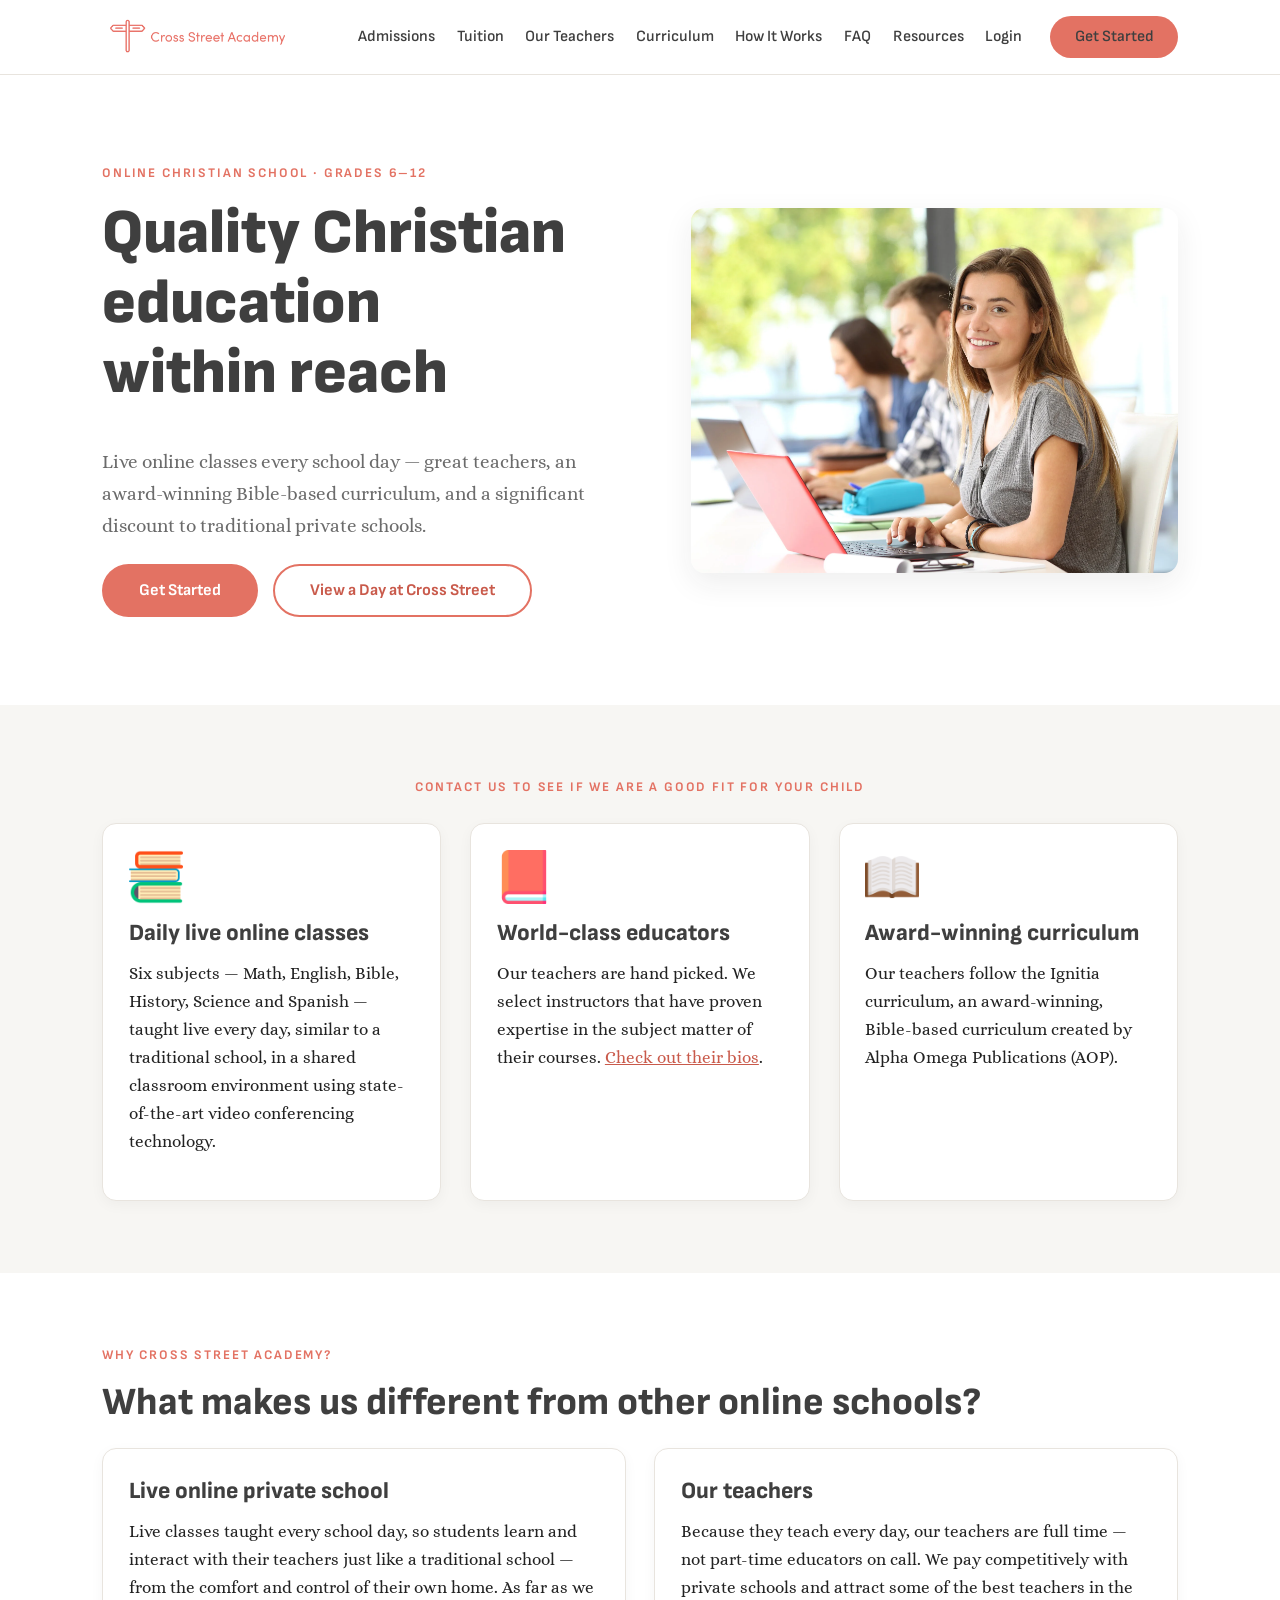
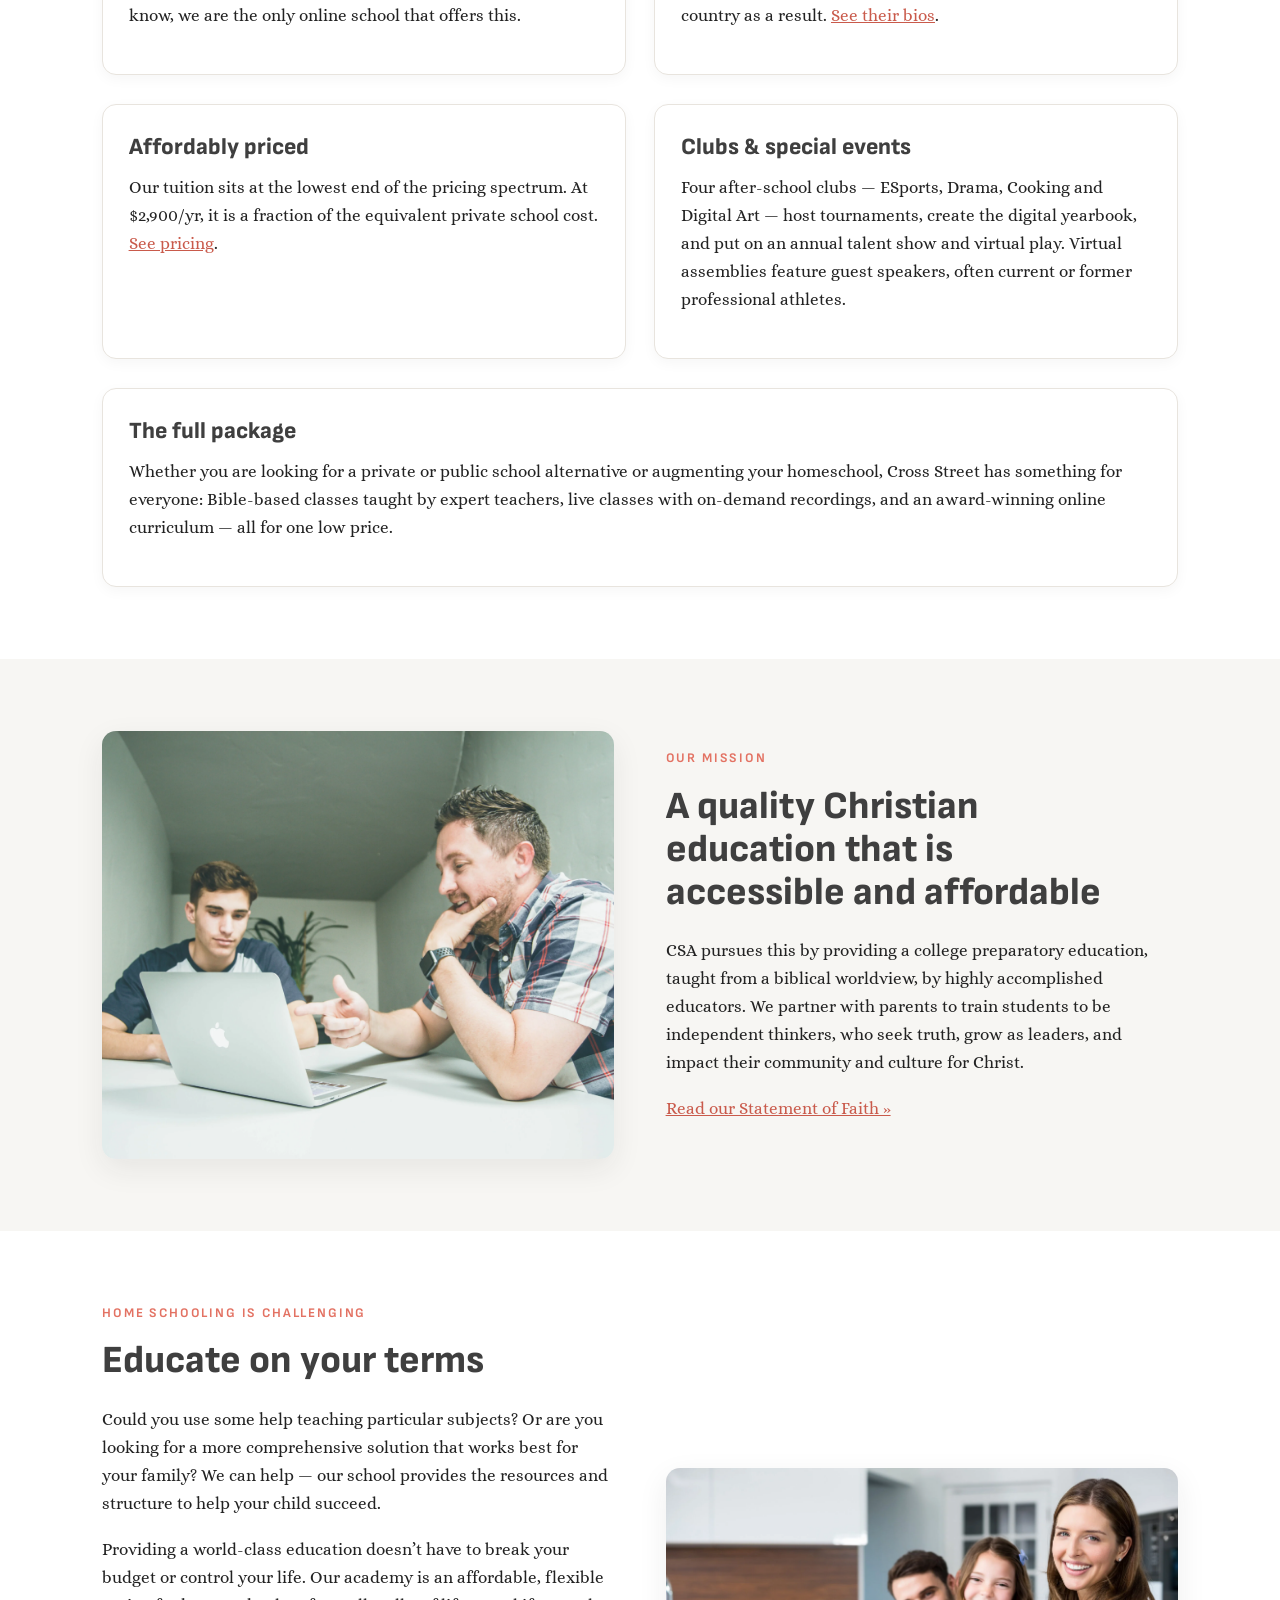
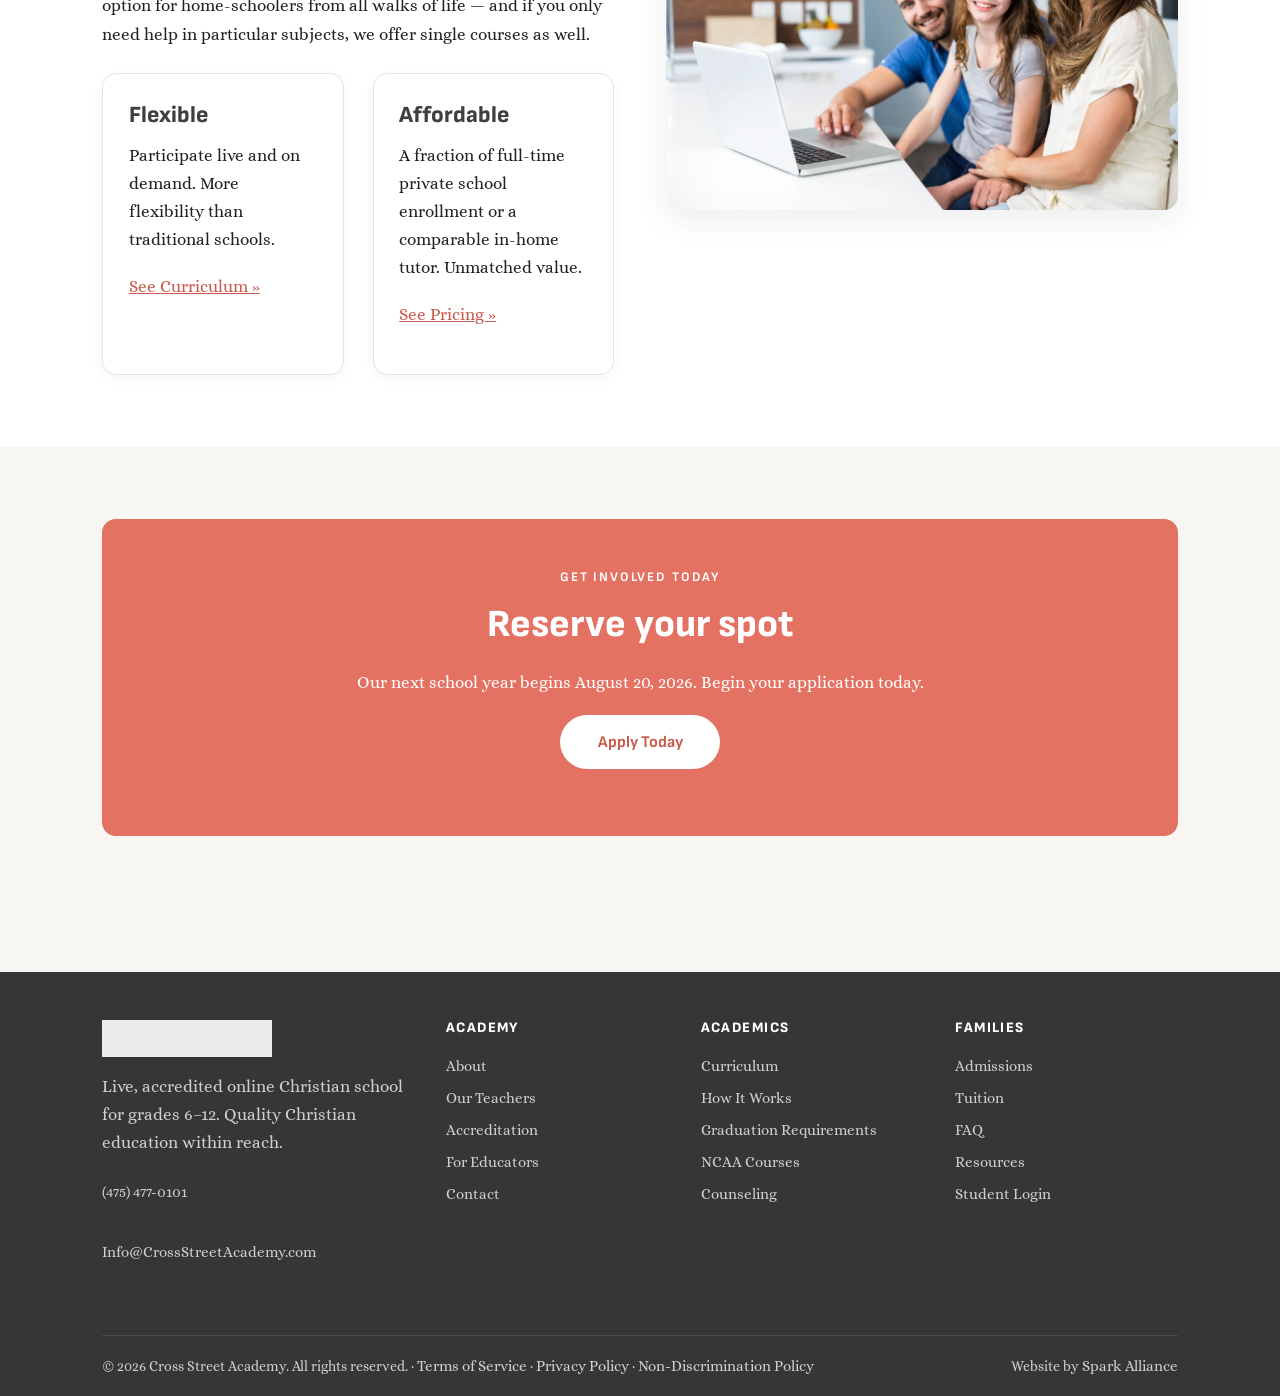
==== index.html @ e570b338 "Cross Street Academy rebuild demo — initial site Co-Authored-By: Claude Fable 5 <noreply@anthropic.c" ====
<!DOCTYPE html>
<html lang="en">
<head>
<meta charset="utf-8">
<meta name="viewport" content="width=device-width, initial-scale=1">
<title>Online Christian School Grades 6–12 | Cross Street Academy</title>
<meta name="description" content="A live, accredited online Christian school for grades 6–12. Flexible schedules, caring teachers, strong academics from a biblical worldview. Enroll today!">
<link rel="canonical" href="https://www.crossstreetacademy.com/">
<meta property="og:type" content="website">
<meta property="og:site_name" content="Cross Street Academy">
<meta property="og:title" content="Online Christian School Grades 6–12 | Cross Street Academy">
<meta property="og:description" content="A live, accredited online Christian school for grades 6–12. Flexible schedules, caring teachers, strong academics from a biblical worldview. Enroll today!">
<meta property="og:url" content="https://www.crossstreetacademy.com/">
<meta property="og:image" content="https://www.crossstreetacademy.com/assets/img/logo-horz-red.webp">
<meta name="twitter:card" content="summary_large_image">
<link rel="preconnect" href="https://fonts.googleapis.com">
<link rel="preconnect" href="https://fonts.gstatic.com" crossorigin>
<link href="https://fonts.googleapis.com/css2?family=Alice&family=Sofia+Sans:wght@600;700;800;900&display=swap" rel="stylesheet">
<link rel="stylesheet" href="assets/css/style.css">
<script type="application/ld+json">{"@context": "https://schema.org", "@type": "School", "name": "Cross Street Academy", "url": "https://www.crossstreetacademy.com", "logo": "https://www.crossstreetacademy.com/assets/img/logo-horz-red.webp", "telephone": "+1-475-477-0101", "email": "Info@CrossStreetAcademy.com", "description": "Live, accredited online Christian school for grades 6-12.", "sameAs": ["https://www.facebook.com/CrossStreetDaily"], "address": {"@type": "PostalAddress", "addressRegion": "CT", "addressCountry": "US"}}</script>
<script type="application/ld+json">{"@context": "https://schema.org", "@type": "WebSite", "name": "Cross Street Academy", "url": "https://www.crossstreetacademy.com"}</script>
</head>
<body>
<a class="skip" href="#main">Skip to content</a>
<header class="site-header">
 <div class="wrap bar">
  <a class="brand" href="index.html" aria-label="Cross Street Academy home"><img src="assets/img/logo-horz-red.webp" alt="Cross Street Academy" width="190" height="47"></a>
  <button class="nav-toggle" aria-label="Menu" aria-expanded="false" onclick="document.body.classList.toggle('nav-open');document.querySelector('.nav').classList.toggle('open');this.setAttribute('aria-expanded',document.querySelector('.nav').classList.contains('open'))"><span></span></button>
  <nav class="nav" aria-label="Main">
   <a href="admissions.html">Admissions</a><a href="tuition.html">Tuition</a><a href="teachers.html">Our Teachers</a><a href="curriculum.html">Curriculum</a><a href="how-it-works.html">How It Works</a><a href="faq.html">FAQ</a><a href="resources.html">Resources</a>
   <a href="https://crossstreet.ignitiaschools.com" rel="noopener">Login</a>
   <a class="btn btn-primary btn-sm" href="contact.html">Get Started</a>
  </nav>
 </div>
</header>
<main id="main">

<section class="hero">
 <div class="wrap">
  <div>
   <p class="eyebrow">Online Christian School &middot; Grades 6&ndash;12</p>
   <h1>Quality Christian education within reach</h1>
   <p class="lead">Live online classes every school day &mdash; great teachers, an award-winning Bible-based curriculum, and a significant discount to traditional private schools.</p>
   <div class="actions">
    <a class="btn btn-primary" href="contact.html">Get Started</a>
    <a class="btn btn-ghost" href="how-it-works.html">View a Day at Cross Street</a>
   </div>
  </div>
  <img src="assets/img/home-hero.webp" alt="Student attending a live online class at Cross Street Academy" fetchpriority="high">
 </div>
</section>

<section class="section">
 <div class="wrap">
  <p class="eyebrow center">Contact us to see if we are a good fit for your child</p>
  <div class="grid c3 mt-3">
   <div class="card"><img class="icon" src="assets/img/icon-books.webp" alt=""><h3>Daily live online classes</h3><p>Six subjects &mdash; Math, English, Bible, History, Science and Spanish &mdash; taught live every day, similar to a traditional school, in a shared classroom environment using state-of-the-art video conferencing technology.</p></div>
   <div class="card"><img class="icon" src="assets/img/icon-hardcover.webp" alt=""><h3>World-class educators</h3><p>Our teachers are hand picked. We select instructors that have proven expertise in the subject matter of their courses. <a href="teachers.html">Check out their bios</a>.</p></div>
   <div class="card"><img class="icon" src="assets/img/icon-book.webp" alt=""><h3>Award-winning curriculum</h3><p>Our teachers follow the Ignitia curriculum, an award-winning, Bible-based curriculum created by Alpha Omega Publications (AOP).</p></div>
  </div>
 </div>
</section>

<section class="section alt">
 <div class="wrap">
  <p class="eyebrow">Why Cross Street Academy?</p>
  <h2>What makes us different from other online schools?</h2>
  <div class="grid c2 mt-3">
   <div class="card"><h3>Live online private school</h3><p>Live classes taught every school day, so students learn and interact with their teachers just like a traditional school &mdash; from the comfort and control of their own home. As far as we know, we are the only online school that offers this.</p></div>
   <div class="card"><h3>Our teachers</h3><p>Because they teach every day, our teachers are full time &mdash; not part-time educators on call. We pay competitively with private schools and attract some of the best teachers in the country as a result. <a href="teachers.html">See their bios</a>.</p></div>
   <div class="card"><h3>Affordably priced</h3><p>Our tuition sits at the lowest end of the pricing spectrum. At $2,900/yr, it is a fraction of the equivalent private school cost. <a href="tuition.html">See pricing</a>.</p></div>
   <div class="card"><h3>Clubs &amp; special events</h3><p>Four after-school clubs &mdash; ESports, Drama, Cooking and Digital Art &mdash; host tournaments, create the digital yearbook, and put on an annual talent show and virtual play. Virtual assemblies feature guest speakers, often current or former professional athletes.</p></div>
   <div class="card" style="grid-column:1/-1"><h3>The full package</h3><p>Whether you are looking for a private or public school alternative or augmenting your homeschool, Cross Street has something for everyone: Bible-based classes taught by expert teachers, live classes with on-demand recordings, and an award-winning online curriculum &mdash; all for one low price.</p></div>
  </div>
 </div>
</section>

<section class="section">
 <div class="wrap split">
  <img src="assets/img/home-mission.webp" alt="Open Bible and study materials" loading="lazy">
  <div>
   <p class="eyebrow">Our Mission</p>
   <h2>A quality Christian education that is accessible and affordable</h2>
   <p>CSA pursues this by providing a college preparatory education, taught from a biblical worldview, by highly accomplished educators. We partner with parents to train students to be independent thinkers, who seek truth, grow as leaders, and impact their community and culture for Christ.</p>
   <p><a href="faq.html#statement-of-faith">Read our Statement of Faith &raquo;</a></p>
  </div>
 </div>
</section>

<section class="section alt">
 <div class="wrap split">
  <div>
   <p class="eyebrow">Home schooling is challenging</p>
   <h2>Educate on your terms</h2>
   <p>Could you use some help teaching particular subjects? Or are you looking for a more comprehensive solution that works best for your family? We can help &mdash; our school provides the resources and structure to help your child succeed.</p>
   <p>Providing a world-class education doesn&rsquo;t have to break your budget or control your life. Our academy is an affordable, flexible option for home-schoolers from all walks of life &mdash; and if you only need help in particular subjects, we offer single courses as well.</p>
   <div class="grid c2 mt-3">
    <div class="card"><h3>Flexible</h3><p>Participate live and on demand. More flexibility than traditional schools.</p><p><a href="curriculum.html">See Curriculum &raquo;</a></p></div>
    <div class="card"><h3>Affordable</h3><p>A fraction of full-time private school enrollment or a comparable in-home tutor. Unmatched value.</p><p><a href="tuition.html">See Pricing &raquo;</a></p></div>
   </div>
  </div>
  <img src="assets/img/home-getinvolved.webp" alt="Parent and student learning together at home" loading="lazy">
 </div>
</section>
<section class="section"><div class="wrap"><div class="callout"><p class="eyebrow" style="color:#fff">Get involved today</p><h2>Reserve your spot</h2><p>Our next school year begins August 20, 2026. Begin your application today.</p><p class="mt-2"><a class="btn" href="admissions.html">Apply Today</a></p></div></div></section></main>
<footer class="site-footer">
 <div class="wrap">
  <div class="cols">
   <div class="brandcol">
    <img src="assets/img/logo-horz-red.webp" alt="Cross Street Academy">
    <p>Live, accredited online Christian school for grades 6&ndash;12. Quality Christian education within reach.</p>
    <p><a href="tel:+14754770101">(475) 477-0101</a><br><a href="mailto:Info@CrossStreetAcademy.com">Info@CrossStreetAcademy.com</a></p>
   </div>
   <div><h4>Academy</h4><a href="about.html">About</a><a href="teachers.html">Our Teachers</a><a href="accreditation.html">Accreditation</a><a href="educators.html">For Educators</a><a href="contact.html">Contact</a></div><div><h4>Academics</h4><a href="curriculum.html">Curriculum</a><a href="how-it-works.html">How It Works</a><a href="graduation-requirements.html">Graduation Requirements</a><a href="ncaa.html">NCAA Courses</a><a href="counseling.html">Counseling</a></div><div><h4>Families</h4><a href="admissions.html">Admissions</a><a href="tuition.html">Tuition</a><a href="faq.html">FAQ</a><a href="resources.html">Resources</a><a href="https://crossstreet.ignitiaschools.com">Student Login</a></div>
  </div>
  <div class="fine">
   <span>&copy; 2026 Cross Street Academy. All rights reserved. &middot; <a href="https://www.crossstreetacademy.com/terms-of-service">Terms of Service</a> &middot; <a href="https://www.crossstreetacademy.com/privacy-policy">Privacy Policy</a> &middot; <a href="admissions.html#nondiscrimination">Non-Discrimination Policy</a></span>
   <span>Website by <a href="https://sparkallianceinc.com" rel="noopener">Spark Alliance</a></span>
  </div>
 </div>
</footer>
</body>
</html>
---- assets/css/style.css ----
/* Cross Street Academy — rebuild by Spark Alliance
   Modular design system: tokens → primitives → components → sections */

/* ---------- tokens ---------- */
:root{
  --coral:#E37263;
  --coral-dark:#C95A4B;
  --coral-tint:#FBEFED;
  --ink:#222222;
  --head:#3F3F3F;
  --muted:#6B6B6B;
  --bg:#F7F6F3;
  --paper:#FFFFFF;
  --footer:#363636;
  --line:#E8E4DE;
  --ff-display:"Sofia Sans","sofia-pro",-apple-system,"Segoe UI",sans-serif;
  --ff-body:"Alice",Georgia,serif;
  --radius:14px;
  --shadow:0 10px 30px rgba(34,34,34,.08);
  --wrap:1140px;
  --sp-1:.5rem;--sp-2:1rem;--sp-3:1.5rem;--sp-4:2.5rem;--sp-5:4rem;--sp-6:6rem;
}

/* ---------- reset/primitives ---------- */
*,*::before,*::after{box-sizing:border-box}
html{scroll-behavior:smooth}
body{margin:0;font-family:var(--ff-body);font-size:1.0625rem;line-height:1.65;color:var(--ink);background:var(--bg);-webkit-font-smoothing:antialiased}
img{max-width:100%;height:auto;display:block}
h1,h2,h3,h4{font-family:var(--ff-display);color:var(--head);line-height:1.12;margin:0 0 .6em;font-weight:800;text-wrap:balance}
h1{font-size:clamp(2.3rem,5.5vw,3.9rem);font-weight:900}
h2{font-size:clamp(1.7rem,3.4vw,2.4rem)}
h3{font-size:clamp(1.2rem,2.2vw,1.45rem)}
p{margin:0 0 1.1em}
a{color:var(--coral-dark)}
a:hover{color:var(--coral)}
ul{padding-left:1.2em}
.wrap{max-width:var(--wrap);margin-inline:auto;padding-inline:clamp(1rem,4vw,2rem)}
.eyebrow{font-family:var(--ff-display);font-weight:700;font-size:.82rem;letter-spacing:.14em;text-transform:uppercase;color:var(--coral);margin:0 0 .9rem}
.lead{font-size:1.2rem;color:var(--muted)}
.center{text-align:center}

/* ---------- buttons ---------- */
.btn{display:inline-block;font-family:var(--ff-display);font-weight:700;font-size:1.02rem;line-height:1;padding:1.05rem 2.2rem;border-radius:999px;text-decoration:none;transition:.18s transform,.18s background,.18s box-shadow;border:2px solid transparent}
.btn:active{transform:translateY(1px)}
.btn-primary{background:var(--coral);color:#fff}
.btn-primary:hover{background:var(--coral-dark);color:#fff;box-shadow:0 8px 20px rgba(227,114,99,.35)}
.btn-ghost{border-color:var(--coral);color:var(--coral-dark);background:transparent}
.btn-ghost:hover{background:var(--coral-tint)}
.btn-sm{padding:.7rem 1.4rem;font-size:.92rem}

/* ---------- header ---------- */
.site-header{position:sticky;top:0;z-index:50;background:rgba(255,255,255,.94);backdrop-filter:blur(10px);border-bottom:1px solid var(--line)}
.site-header .bar{display:flex;align-items:center;gap:1.4rem;min-height:74px}
.brand img{width:190px;height:auto}
.nav{margin-left:auto;display:flex;align-items:center;gap:1.35rem}
.nav a{font-family:var(--ff-display);font-weight:600;font-size:.98rem;color:var(--head);text-decoration:none}
.nav a:hover,.nav a[aria-current="page"]{color:var(--coral)}
.nav .btn{margin-left:.4rem}
.nav-toggle{display:none;margin-left:auto;background:none;border:0;width:44px;height:44px;cursor:pointer}
.nav-toggle span,.nav-toggle span::before,.nav-toggle span::after{display:block;content:"";width:24px;height:2px;background:var(--head);position:relative;margin-inline:auto;transition:.2s}
.nav-toggle span::before{position:absolute;top:-7px}
.nav-toggle span::after{position:absolute;top:7px}
@media (max-width:920px){
  .nav-toggle{display:block}
  .nav{position:fixed;inset:74px 0 auto 0;background:#fff;flex-direction:column;align-items:stretch;padding:1rem 1.4rem 1.6rem;gap:0;border-bottom:1px solid var(--line);box-shadow:var(--shadow);transform:translateY(-130%);transition:.25s;opacity:0}
  .nav.open{transform:none;opacity:1}
  .nav a{padding:.8rem 0;border-bottom:1px solid var(--line)}
  .nav .btn{margin:.9rem 0 0;text-align:center;border:0}
  body.nav-open .nav-toggle span{background:transparent}
  body.nav-open .nav-toggle span::before{top:0;transform:rotate(45deg)}
  body.nav-open .nav-toggle span::after{top:0;transform:rotate(-45deg)}
}

/* ---------- hero ---------- */
.hero{background:var(--paper)}
.hero .wrap{display:grid;grid-template-columns:1.05fr .95fr;gap:clamp(1.5rem,4vw,4rem);align-items:center;padding-block:clamp(2.5rem,7vw,5.5rem)}
.hero img{border-radius:var(--radius);box-shadow:var(--shadow);aspect-ratio:4/3;object-fit:cover;width:100%}
.hero .actions{display:flex;gap:.9rem;flex-wrap:wrap;margin-top:1.4rem}
.page-hero{background:linear-gradient(180deg,var(--paper),var(--bg));padding-block:clamp(2.2rem,6vw,4rem) clamp(1.4rem,3vw,2rem)}
.page-hero .lead{max-width:52ch}
@media (max-width:820px){.hero .wrap{grid-template-columns:1fr}}

/* ---------- sections/cards ---------- */
.section{padding-block:clamp(2.5rem,6vw,4.5rem)}
.section.alt{background:var(--paper)}
.grid{display:grid;gap:clamp(1rem,2.5vw,1.8rem)}
.grid.c2{grid-template-columns:repeat(2,1fr)}
.grid.c3{grid-template-columns:repeat(3,1fr)}
.grid.c4{grid-template-columns:repeat(4,1fr)}
@media (max-width:980px){.grid.c4{grid-template-columns:repeat(2,1fr)}.grid.c3{grid-template-columns:repeat(2,1fr)}}
@media (max-width:640px){.grid.c2,.grid.c3,.grid.c4{grid-template-columns:1fr}}
.card{background:var(--paper);border:1px solid var(--line);border-radius:var(--radius);padding:1.6rem;box-shadow:0 4px 14px rgba(34,34,34,.04)}
.card h3{margin-top:.2rem}
.card .icon{width:54px;height:54px;margin-bottom:1rem}
.split{display:grid;grid-template-columns:1fr 1fr;gap:clamp(1.5rem,4vw,3.5rem);align-items:center}
.split img{border-radius:var(--radius);box-shadow:var(--shadow)}
@media (max-width:820px){.split{grid-template-columns:1fr}}

/* ---------- teachers ---------- */
.teacher{background:var(--paper);border:1px solid var(--line);border-radius:var(--radius);overflow:hidden}
.teacher img{aspect-ratio:1/1;object-fit:cover;width:100%}
.teacher .body{padding:1.3rem 1.4rem 1.5rem}
.teacher .role{font-family:var(--ff-display);font-weight:700;font-size:.8rem;letter-spacing:.12em;text-transform:uppercase;color:var(--coral);margin:0 0 .4rem}
.teacher p{font-size:.95rem;margin:0}
.teacher h3{margin-bottom:.1rem;font-size:1.18rem}

/* ---------- pricing ---------- */
.price-card{text-align:center;padding:2.2rem 1.8rem}
.price-card .amount{font-family:var(--ff-display);font-weight:900;font-size:2.6rem;color:var(--head);line-height:1;margin:.4rem 0}
.price-card .per{color:var(--muted);font-size:.95rem}
.price-card.featured{border:2px solid var(--coral);position:relative}
.price-card.featured::before{content:"Most popular";position:absolute;top:-.85rem;left:50%;transform:translateX(-50%);background:var(--coral);color:#fff;font-family:var(--ff-display);font-weight:700;font-size:.75rem;letter-spacing:.08em;text-transform:uppercase;padding:.3rem .9rem;border-radius:999px}

/* ---------- steps ---------- */
.step{display:grid;grid-template-columns:64px 1fr;gap:1.2rem;align-items:start;background:var(--paper);border:1px solid var(--line);border-radius:var(--radius);padding:1.5rem}
.step .num{width:52px;height:52px;border-radius:50%;background:var(--coral-tint);color:var(--coral-dark);font-family:var(--ff-display);font-weight:900;font-size:1.35rem;display:grid;place-items:center}
.step h3{margin-bottom:.35rem}
.step p{margin:0}
.steps{display:grid;gap:1rem}

/* ---------- faq ---------- */
.faq-item{background:var(--paper);border:1px solid var(--line);border-radius:var(--radius);margin-bottom:.8rem;overflow:hidden}
.faq-item summary{cursor:pointer;list-style:none;display:flex;justify-content:space-between;gap:1rem;align-items:center;padding:1.15rem 1.4rem;font-family:var(--ff-display);font-weight:700;font-size:1.05rem;color:var(--head)}
.faq-item summary::-webkit-details-marker{display:none}
.faq-item summary::after{content:"+";font-size:1.5rem;color:var(--coral);flex:none;transition:.2s}
.faq-item[open] summary::after{transform:rotate(45deg)}
.faq-item .a{padding:0 1.4rem 1.3rem;color:var(--ink)}

/* ---------- tables ---------- */
.table-scroll{overflow-x:auto}
table.data{width:100%;border-collapse:collapse;background:var(--paper);border:1px solid var(--line);border-radius:var(--radius);overflow:hidden;font-size:.98rem}
table.data th{background:var(--coral);color:#fff;font-family:var(--ff-display);font-weight:700;text-align:left;padding:.85rem 1.1rem}
table.data td{padding:.8rem 1.1rem;border-top:1px solid var(--line)}
table.data tr:nth-child(even) td{background:#FAF8F5}

/* ---------- resource list ---------- */
.res{display:flex;align-items:center;gap:1rem;background:var(--paper);border:1px solid var(--line);border-radius:var(--radius);padding:1rem 1.3rem;text-decoration:none;color:var(--head);font-family:var(--ff-display);font-weight:600;transition:.15s}
.res:hover{border-color:var(--coral);color:var(--coral-dark);transform:translateY(-2px)}
.res .tag{margin-left:auto;flex:none;font-size:.72rem;font-weight:700;letter-spacing:.08em;text-transform:uppercase;background:var(--coral-tint);color:var(--coral-dark);padding:.3rem .7rem;border-radius:999px}
.res-list{display:grid;gap:.7rem}

/* ---------- callout / banner ---------- */
.callout{background:var(--coral);color:#fff;border-radius:var(--radius);padding:clamp(1.8rem,4vw,3rem);text-align:center}
.callout h2{color:#fff}
.callout .btn{background:#fff;color:var(--coral-dark)}
.callout .btn:hover{background:var(--coral-tint)}
.notice{background:var(--coral-tint);border:1px solid var(--coral);border-radius:var(--radius);padding:1.1rem 1.4rem;font-size:.98rem}

/* ---------- quote ---------- */
.quote{border-left:4px solid var(--coral);padding:.4rem 0 .4rem 1.4rem;margin:0 0 1.2rem;font-size:1.25rem;font-style:italic;color:var(--head)}

/* ---------- footer ---------- */
.site-footer{background:var(--footer);color:#CFCFCF;margin-top:var(--sp-5)}
.site-footer .cols{display:grid;grid-template-columns:1.4fr 1fr 1fr 1fr;gap:2rem;padding-block:3rem}
.site-footer h4{color:#fff;font-size:.9rem;letter-spacing:.1em;text-transform:uppercase;margin-bottom:.9rem}
.site-footer a{color:#CFCFCF;text-decoration:none;display:block;padding:.22rem 0;font-size:.95rem}
.site-footer a:hover{color:#fff}
.site-footer .brandcol img{width:170px;filter:brightness(0) invert(1);opacity:.9;margin-bottom:1rem}
.site-footer .fine{border-top:1px solid #4a4a4a;padding-block:1.1rem;display:flex;flex-wrap:wrap;gap:.6rem 1.5rem;justify-content:space-between;font-size:.85rem}
.site-footer .fine a{display:inline;padding:0}
@media (max-width:880px){.site-footer .cols{grid-template-columns:1fr 1fr}}
@media (max-width:520px){.site-footer .cols{grid-template-columns:1fr}}

/* ---------- utility ---------- */
.mt-2{margin-top:1rem}.mt-3{margin-top:1.5rem}.mt-4{margin-top:2.5rem}
.skip{position:absolute;left:-999px;top:0;background:#fff;padding:.6rem 1rem;z-index:99}
.skip:focus{left:.5rem;top:.5rem}
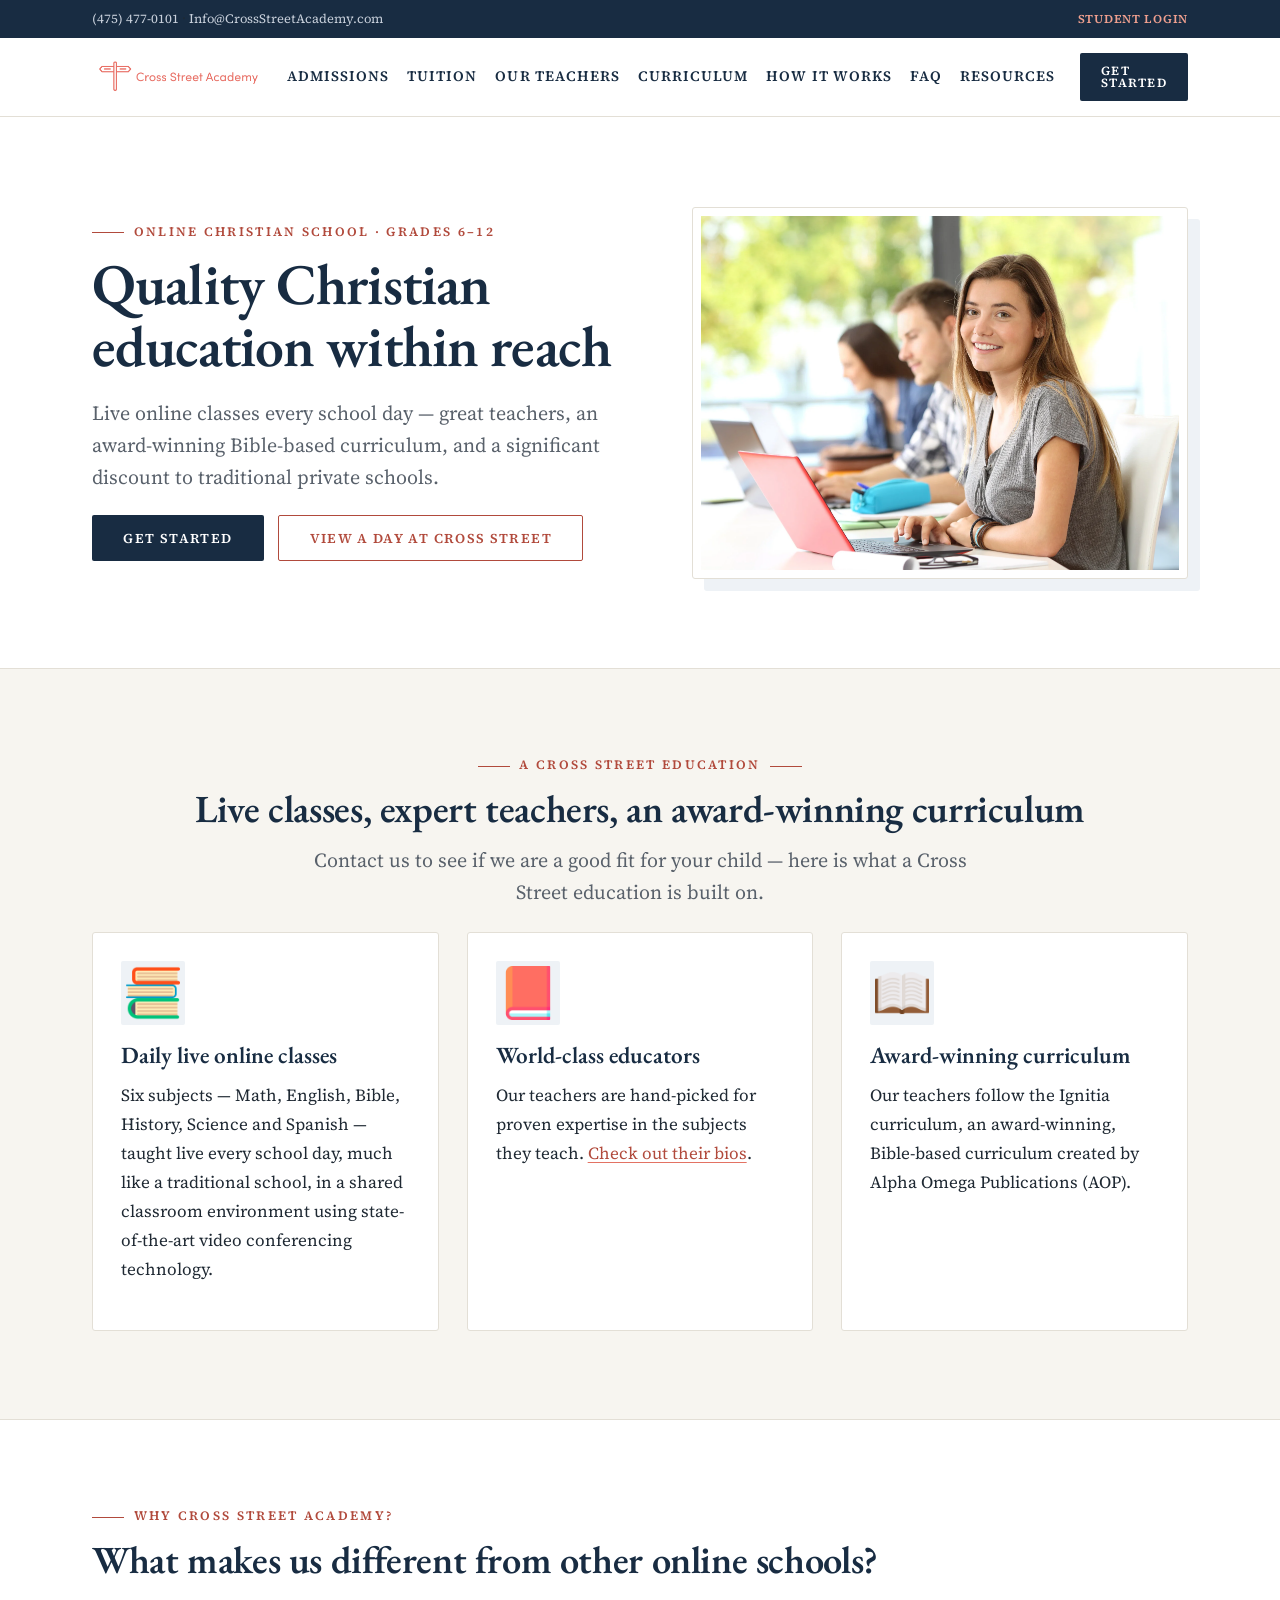
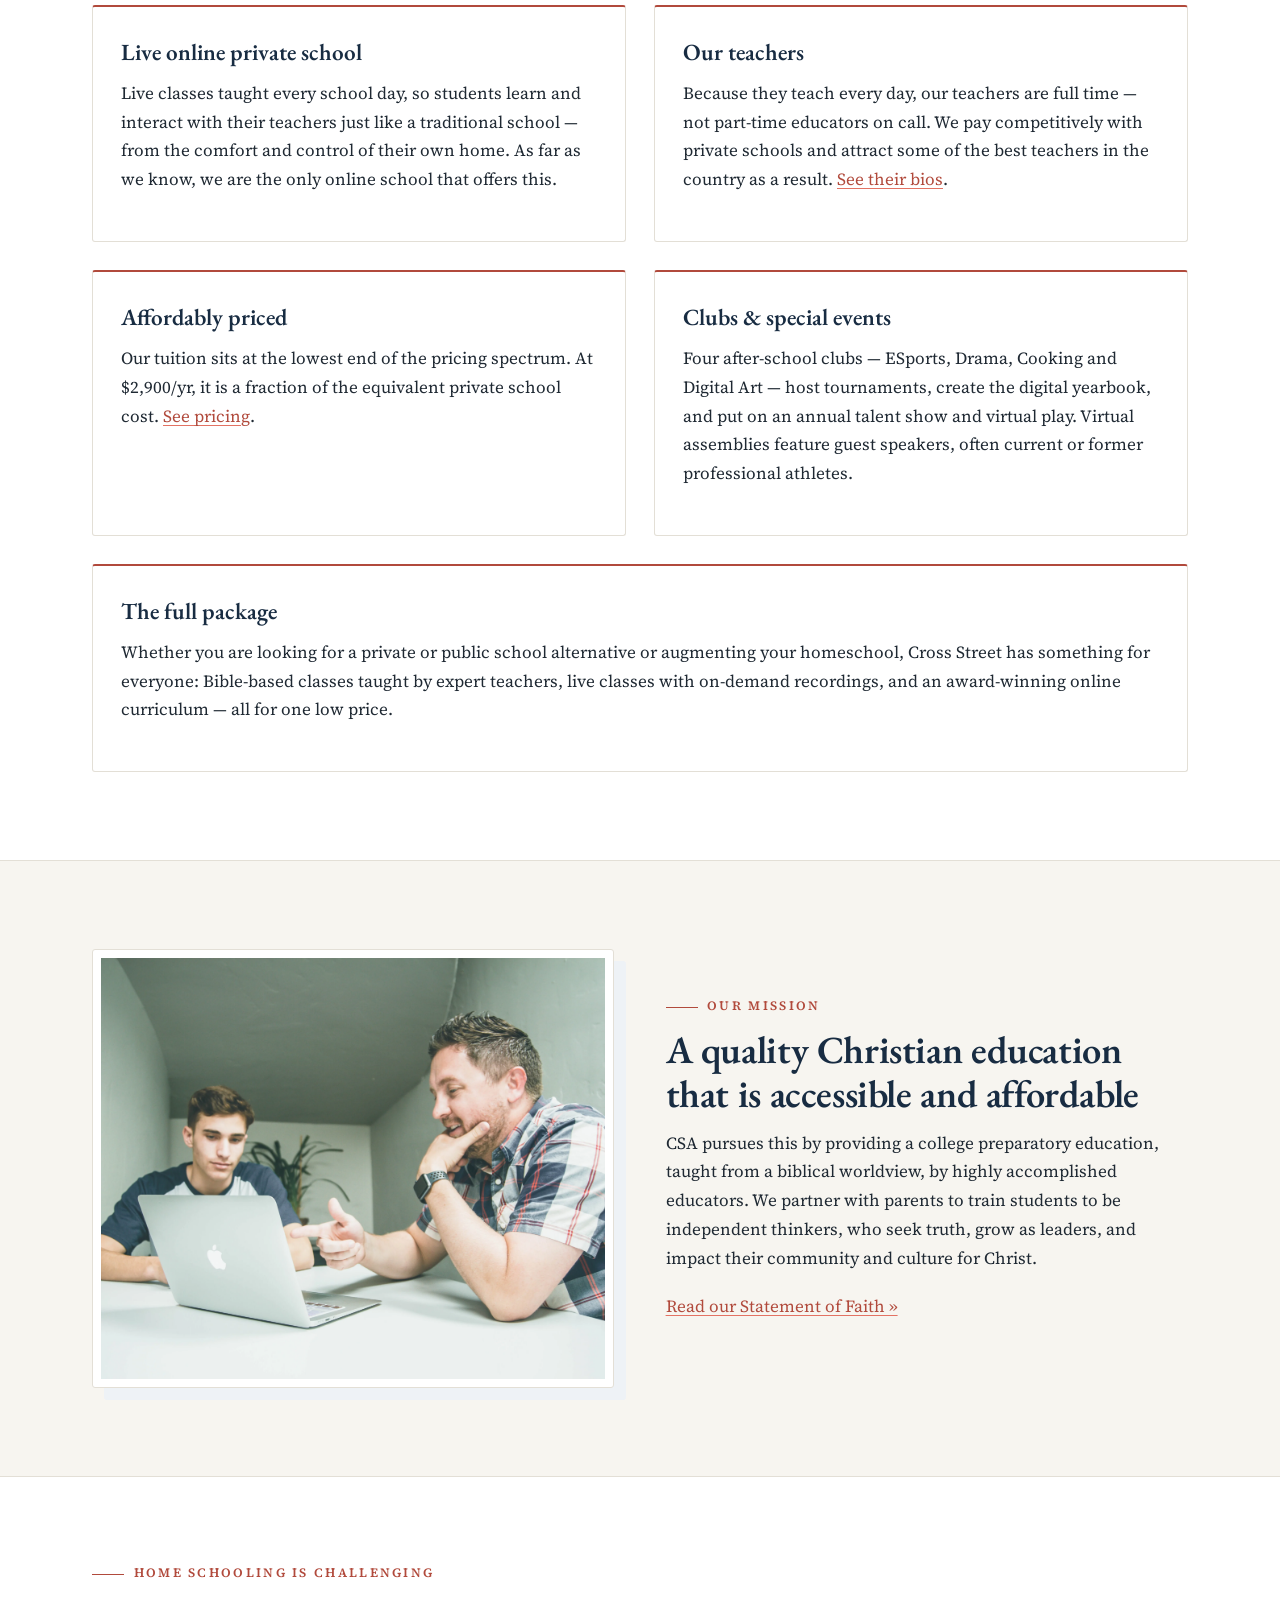
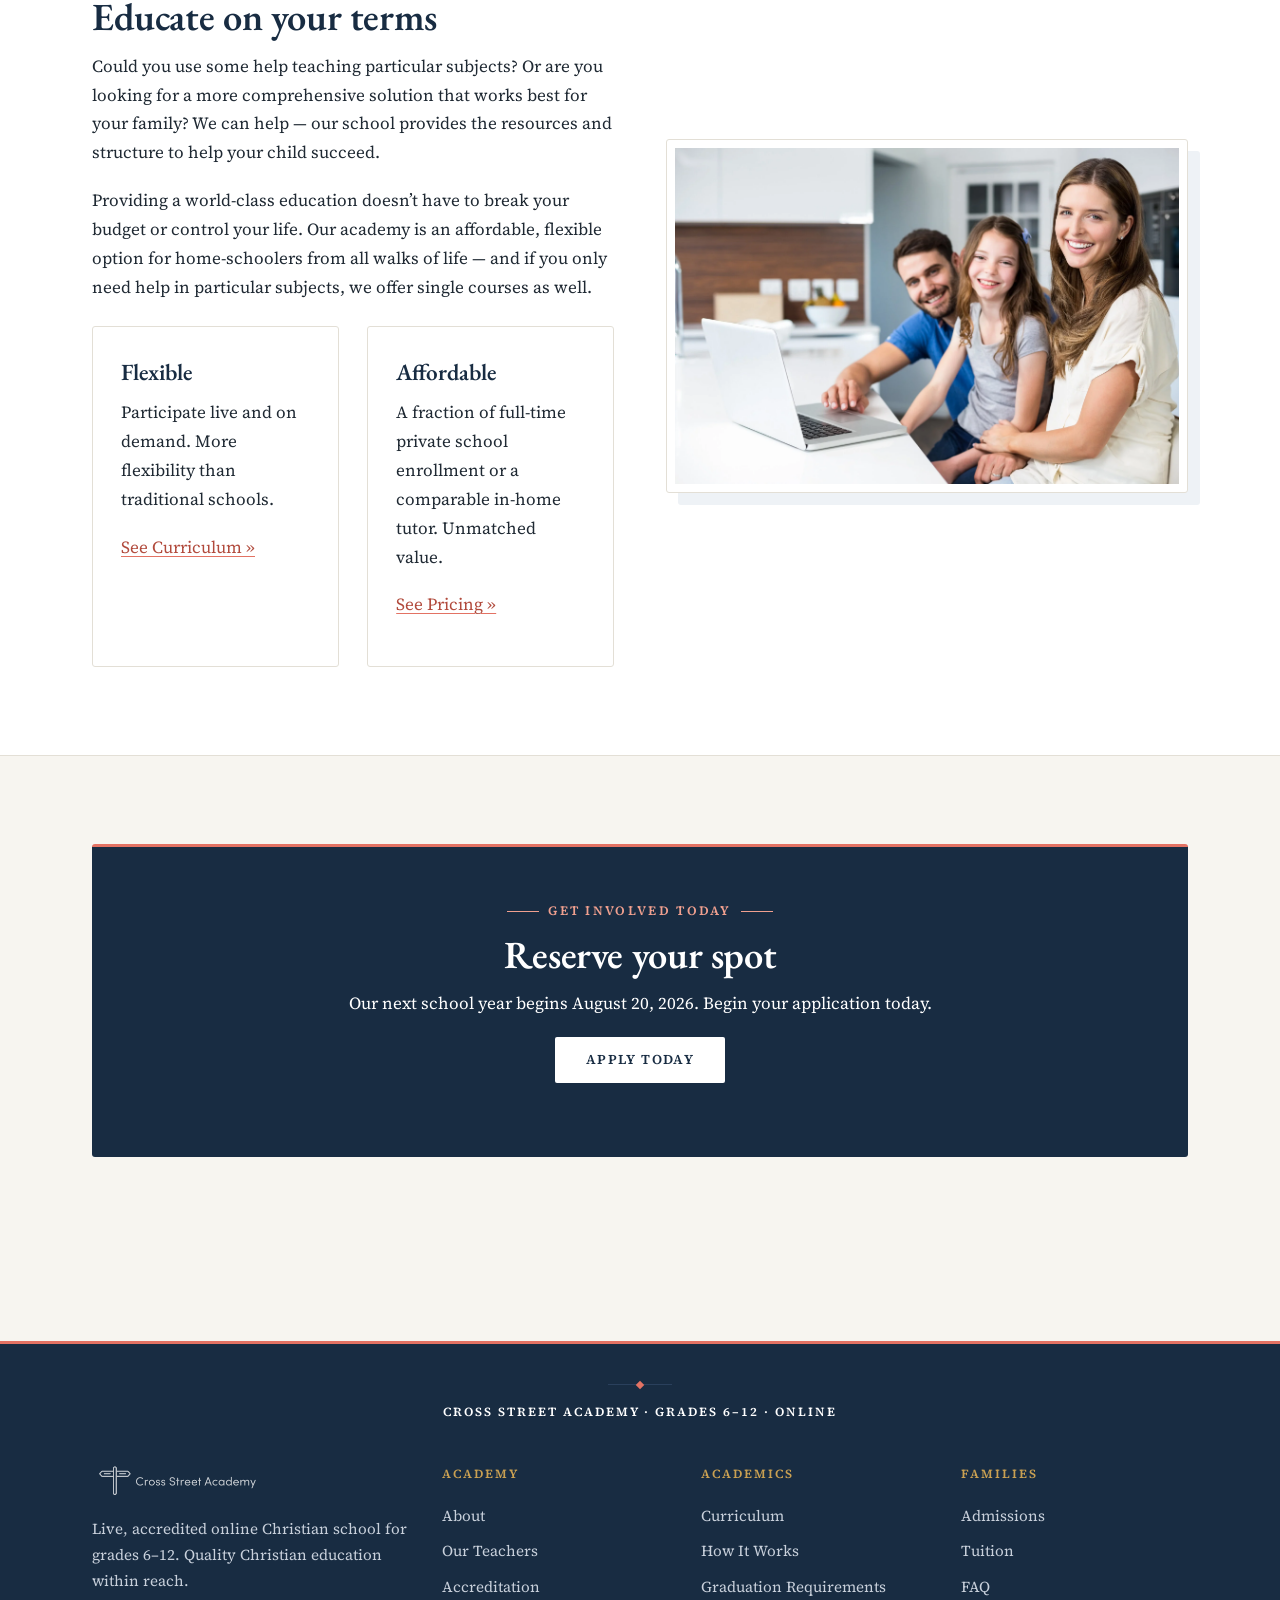
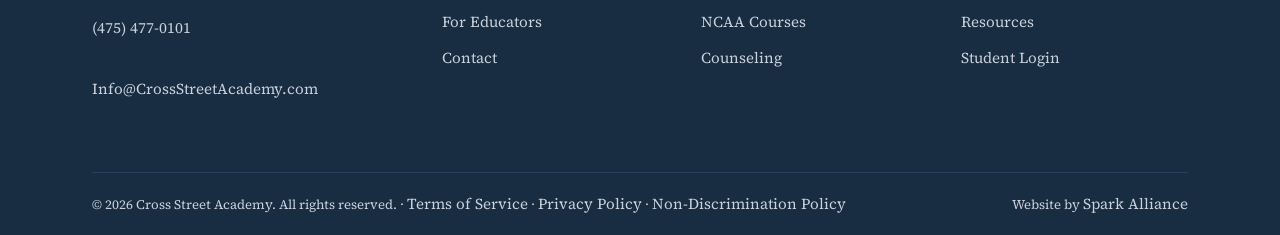
==== commit 02b02a79: "Charter & Coral design elevation — viewbook art direction across all 15 pages EB Garamond + Source S" ====
--- a/index.html
+++ b/index.html
@@ -15,7 +15,7 @@
 <meta name="twitter:card" content="summary_large_image">
 <link rel="preconnect" href="https://fonts.googleapis.com">
 <link rel="preconnect" href="https://fonts.gstatic.com" crossorigin>
-<link href="https://fonts.googleapis.com/css2?family=Alice&family=Sofia+Sans:wght@600;700;800;900&display=swap" rel="stylesheet">
+<link href="https://fonts.googleapis.com/css2?family=EB+Garamond:ital,wght@0,500;0,600;0,700;1,500&family=Source+Serif+4:ital,wght@0,400;0,600;0,700;1,400&display=swap" rel="stylesheet">
 <link rel="stylesheet" href="assets/css/style.css">
 <script type="application/ld+json">{"@context": "https://schema.org", "@type": "School", "name": "Cross Street Academy", "url": "https://www.crossstreetacademy.com", "logo": "https://www.crossstreetacademy.com/assets/img/logo-horz-red.webp", "telephone": "+1-475-477-0101", "email": "Info@CrossStreetAcademy.com", "description": "Live, accredited online Christian school for grades 6-12.", "sameAs": ["https://www.facebook.com/CrossStreetDaily"], "address": {"@type": "PostalAddress", "addressRegion": "CT", "addressCountry": "US"}}</script>
 <script type="application/ld+json">{"@context": "https://schema.org", "@type": "WebSite", "name": "Cross Street Academy", "url": "https://www.crossstreetacademy.com"}</script>
@@ -23,12 +23,17 @@
 <body>
 <a class="skip" href="#main">Skip to content</a>
 <header class="site-header">
+ <div class="topbar">
+  <div class="wrap">
+   <p><a href="tel:+14754770101">(475) 477-0101</a><span class="email"> &middot; <a href="mailto:Info@CrossStreetAcademy.com">Info@CrossStreetAcademy.com</a></span></p>
+   <a class="login" href="https://crossstreet.ignitiaschools.com" rel="noopener">Student Login</a>
+  </div>
+ </div>
  <div class="wrap bar">
   <a class="brand" href="index.html" aria-label="Cross Street Academy home"><img src="assets/img/logo-horz-red.webp" alt="Cross Street Academy" width="190" height="47"></a>
   <button class="nav-toggle" aria-label="Menu" aria-expanded="false" onclick="document.body.classList.toggle('nav-open');document.querySelector('.nav').classList.toggle('open');this.setAttribute('aria-expanded',document.querySelector('.nav').classList.contains('open'))"><span></span></button>
   <nav class="nav" aria-label="Main">
    <a href="admissions.html">Admissions</a><a href="tuition.html">Tuition</a><a href="teachers.html">Our Teachers</a><a href="curriculum.html">Curriculum</a><a href="how-it-works.html">How It Works</a><a href="faq.html">FAQ</a><a href="resources.html">Resources</a>
-   <a href="https://crossstreet.ignitiaschools.com" rel="noopener">Login</a>
    <a class="btn btn-primary btn-sm" href="contact.html">Get Started</a>
   </nav>
  </div>
@@ -46,17 +51,33 @@
     <a class="btn btn-ghost" href="how-it-works.html">View a Day at Cross Street</a>
    </div>
   </div>
-  <img src="assets/img/home-hero.webp" alt="Student attending a live online class at Cross Street Academy" fetchpriority="high">
+  <img src="assets/img/home-hero.webp" alt="Student attending a live online class at Cross Street Academy from a desk at home" fetchpriority="high">
  </div>
 </section>
 
 <section class="section">
  <div class="wrap">
-  <p class="eyebrow center">Contact us to see if we are a good fit for your child</p>
+  <div class="center">
+   <p class="eyebrow">A Cross Street education</p>
+   <h2>Live classes, expert teachers, an award-winning curriculum</h2>
+   <p class="lead prose mx-auto">Contact us to see if we are a good fit for your child &mdash; here is what a Cross Street education is built on.</p>
+  </div>
   <div class="grid c3 mt-3">
-   <div class="card"><img class="icon" src="assets/img/icon-books.webp" alt=""><h3>Daily live online classes</h3><p>Six subjects &mdash; Math, English, Bible, History, Science and Spanish &mdash; taught live every day, similar to a traditional school, in a shared classroom environment using state-of-the-art video conferencing technology.</p></div>
-   <div class="card"><img class="icon" src="assets/img/icon-hardcover.webp" alt=""><h3>World-class educators</h3><p>Our teachers are hand picked. We select instructors that have proven expertise in the subject matter of their courses. <a href="teachers.html">Check out their bios</a>.</p></div>
-   <div class="card"><img class="icon" src="assets/img/icon-book.webp" alt=""><h3>Award-winning curriculum</h3><p>Our teachers follow the Ignitia curriculum, an award-winning, Bible-based curriculum created by Alpha Omega Publications (AOP).</p></div>
+   <div class="card">
+    <img class="icon" src="assets/img/icon-books.webp" alt="">
+    <h3>Daily live online classes</h3>
+    <p>Six subjects &mdash; Math, English, Bible, History, Science and Spanish &mdash; taught live every school day, much like a traditional school, in a shared classroom environment using state-of-the-art video conferencing technology.</p>
+   </div>
+   <div class="card">
+    <img class="icon" src="assets/img/icon-hardcover.webp" alt="">
+    <h3>World-class educators</h3>
+    <p>Our teachers are hand-picked for proven expertise in the subjects they teach. <a href="teachers.html">Check out their bios</a>.</p>
+   </div>
+   <div class="card">
+    <img class="icon" src="assets/img/icon-book.webp" alt="">
+    <h3>Award-winning curriculum</h3>
+    <p>Our teachers follow the Ignitia curriculum, an award-winning, Bible-based curriculum created by Alpha Omega Publications (AOP).</p>
+   </div>
   </div>
  </div>
 </section>
@@ -66,18 +87,33 @@
   <p class="eyebrow">Why Cross Street Academy?</p>
   <h2>What makes us different from other online schools?</h2>
   <div class="grid c2 mt-3">
-   <div class="card"><h3>Live online private school</h3><p>Live classes taught every school day, so students learn and interact with their teachers just like a traditional school &mdash; from the comfort and control of their own home. As far as we know, we are the only online school that offers this.</p></div>
-   <div class="card"><h3>Our teachers</h3><p>Because they teach every day, our teachers are full time &mdash; not part-time educators on call. We pay competitively with private schools and attract some of the best teachers in the country as a result. <a href="teachers.html">See their bios</a>.</p></div>
-   <div class="card"><h3>Affordably priced</h3><p>Our tuition sits at the lowest end of the pricing spectrum. At $2,900/yr, it is a fraction of the equivalent private school cost. <a href="tuition.html">See pricing</a>.</p></div>
-   <div class="card"><h3>Clubs &amp; special events</h3><p>Four after-school clubs &mdash; ESports, Drama, Cooking and Digital Art &mdash; host tournaments, create the digital yearbook, and put on an annual talent show and virtual play. Virtual assemblies feature guest speakers, often current or former professional athletes.</p></div>
-   <div class="card" style="grid-column:1/-1"><h3>The full package</h3><p>Whether you are looking for a private or public school alternative or augmenting your homeschool, Cross Street has something for everyone: Bible-based classes taught by expert teachers, live classes with on-demand recordings, and an award-winning online curriculum &mdash; all for one low price.</p></div>
+   <div class="card accent">
+    <h3>Live online private school</h3>
+    <p>Live classes taught every school day, so students learn and interact with their teachers just like a traditional school &mdash; from the comfort and control of their own home. As far as we know, we are the only online school that offers this.</p>
+   </div>
+   <div class="card accent">
+    <h3>Our teachers</h3>
+    <p>Because they teach every day, our teachers are full time &mdash; not part-time educators on call. We pay competitively with private schools and attract some of the best teachers in the country as a result. <a href="teachers.html">See their bios</a>.</p>
+   </div>
+   <div class="card accent">
+    <h3>Affordably priced</h3>
+    <p>Our tuition sits at the lowest end of the pricing spectrum. At $2,900/yr, it is a fraction of the equivalent private school cost. <a href="tuition.html">See pricing</a>.</p>
+   </div>
+   <div class="card accent">
+    <h3>Clubs &amp; special events</h3>
+    <p>Four after-school clubs &mdash; ESports, Drama, Cooking and Digital Art &mdash; host tournaments, create the digital yearbook, and put on an annual talent show and virtual play. Virtual assemblies feature guest speakers, often current or former professional athletes.</p>
+   </div>
+   <div class="card accent wide">
+    <h3>The full package</h3>
+    <p>Whether you are looking for a private or public school alternative or augmenting your homeschool, Cross Street has something for everyone: Bible-based classes taught by expert teachers, live classes with on-demand recordings, and an award-winning online curriculum &mdash; all for one low price.</p>
+   </div>
   </div>
  </div>
 </section>
 
 <section class="section">
  <div class="wrap split">
-  <img src="assets/img/home-mission.webp" alt="Open Bible and study materials" loading="lazy">
+  <img src="assets/img/home-mission.webp" alt="Open Bible resting beside study materials" loading="lazy">
   <div>
    <p class="eyebrow">Our Mission</p>
    <h2>A quality Christian education that is accessible and affordable</h2>
@@ -95,16 +131,39 @@
    <p>Could you use some help teaching particular subjects? Or are you looking for a more comprehensive solution that works best for your family? We can help &mdash; our school provides the resources and structure to help your child succeed.</p>
    <p>Providing a world-class education doesn&rsquo;t have to break your budget or control your life. Our academy is an affordable, flexible option for home-schoolers from all walks of life &mdash; and if you only need help in particular subjects, we offer single courses as well.</p>
    <div class="grid c2 mt-3">
-    <div class="card"><h3>Flexible</h3><p>Participate live and on demand. More flexibility than traditional schools.</p><p><a href="curriculum.html">See Curriculum &raquo;</a></p></div>
-    <div class="card"><h3>Affordable</h3><p>A fraction of full-time private school enrollment or a comparable in-home tutor. Unmatched value.</p><p><a href="tuition.html">See Pricing &raquo;</a></p></div>
+    <div class="card">
+     <h3>Flexible</h3>
+     <p>Participate live and on demand. More flexibility than traditional schools.</p>
+     <p><a href="curriculum.html">See Curriculum &raquo;</a></p>
+    </div>
+    <div class="card">
+     <h3>Affordable</h3>
+     <p>A fraction of full-time private school enrollment or a comparable in-home tutor. Unmatched value.</p>
+     <p><a href="tuition.html">See Pricing &raquo;</a></p>
+    </div>
    </div>
   </div>
-  <img src="assets/img/home-getinvolved.webp" alt="Parent and student learning together at home" loading="lazy">
+  <img src="assets/img/home-getinvolved.webp" alt="Parent and student learning together at the kitchen table" loading="lazy">
  </div>
 </section>
-<section class="section"><div class="wrap"><div class="callout"><p class="eyebrow" style="color:#fff">Get involved today</p><h2>Reserve your spot</h2><p>Our next school year begins August 20, 2026. Begin your application today.</p><p class="mt-2"><a class="btn" href="admissions.html">Apply Today</a></p></div></div></section></main>
+
+<section class="section">
+ <div class="wrap">
+  <div class="callout">
+   <p class="eyebrow">Get involved today</p>
+   <h2>Reserve your spot</h2>
+   <p>Our next school year begins August 20, 2026. Begin your application today.</p>
+   <p class="mt-2"><a class="btn" href="admissions.html">Apply Today</a></p>
+  </div>
+ </div>
+</section>
+</main>
 <footer class="site-footer">
  <div class="wrap">
+  <div class="footer-id">
+   <div class="ornament" aria-hidden="true"></div>
+   <p>Cross Street Academy &middot; Grades 6&ndash;12 &middot; Online</p>
+  </div>
   <div class="cols">
    <div class="brandcol">
     <img src="assets/img/logo-horz-red.webp" alt="Cross Street Academy">
--- a/assets/css/style.css
+++ b/assets/css/style.css
@@ -1,167 +1,282 @@
 /* Cross Street Academy — rebuild by Spark Alliance
-   Modular design system: tokens → primitives → components → sections */
+   "Charter & Coral" — Collegiate Heritage design system
+   Modular: tokens → primitives → signature details → components → sections */
 
 /* ---------- tokens ---------- */
 :root{
-  --coral:#E37263;
-  --coral-dark:#C95A4B;
-  --coral-tint:#FBEFED;
-  --ink:#222222;
-  --head:#3F3F3F;
-  --muted:#6B6B6B;
-  --bg:#F7F6F3;
+  /* brand */
+  --coral:#E37263;         /* brand anchor — decorative / large-display / on-dark accent ONLY */
+  --coral-deep:#B14A3C;    /* usable coral: links, eyebrows, small text, icons, borders */
+  --coral-dark:#A63D30;    /* hover for coral-deep text/links */
+  --coral-tint:#FBEFEC;    /* warm panel tint, step plates, ghost-button hover fill */
+  /* academic anchor */
+  --oxford:#182C42;        /* deep ink: footer, callouts, th, primary buttons, names */
+  --oxford-hover:#0F1E30;  /* primary button hover */
+  --oxford-soft:#2A405C;   /* dividers/hover on oxford surfaces */
+  --oxford-tint:#EEF2F6;   /* cool panel tint, icon plates, image backing plates, notice bg */
+  /* neutrals */
+  --ink:#1F2933;
+  --muted:#59616B;
+  --bg:#F7F5F0;            /* parchment page ground */
   --paper:#FFFFFF;
-  --footer:#363636;
-  --line:#E8E4DE;
-  --ff-display:"Sofia Sans","sofia-pro",-apple-system,"Segoe UI",sans-serif;
-  --ff-body:"Alice",Georgia,serif;
-  --radius:14px;
-  --shadow:0 10px 30px rgba(34,34,34,.08);
-  --wrap:1140px;
-  --sp-1:.5rem;--sp-2:1rem;--sp-3:1.5rem;--sp-4:2.5rem;--sp-5:4rem;--sp-6:6rem;
+  --line:#E3DFD6;          /* hairlines */
+  --zebra:#FAF8F4;         /* table even rows */
+  --gold:#C9A052;          /* footer h4 headings on oxford ONLY — nowhere else */
+  /* on-dark text */
+  --on-oxford:#FFFFFF;
+  --on-oxford-muted:#C8D0DB;
+  --on-oxford-accent:#F0A08F;
+  /* type */
+  --ff-display:"EB Garamond",Georgia,"Times New Roman",serif;
+  --ff-body:"Source Serif 4",Georgia,serif;
+  /* shape & rhythm */
+  --radius:3px;            /* cards, plates, tables */
+  --radius-btn:2px;        /* buttons, tags */
+  --shadow:none;           /* shadows retired; depth = rules + tints */
+  --wrap:1160px;
+  --header-h:78px;         /* main bar height — drives mobile-nav position */
+  --topbar-h:38px;
+  --sp-1:.5rem;--sp-2:1rem;--sp-3:1.5rem;--sp-4:2.5rem;--sp-5:4rem;--sp-6:6rem;--sp-7:8rem;
 }
 
 /* ---------- reset/primitives ---------- */
 *,*::before,*::after{box-sizing:border-box}
 html{scroll-behavior:smooth}
-body{margin:0;font-family:var(--ff-body);font-size:1.0625rem;line-height:1.65;color:var(--ink);background:var(--bg);-webkit-font-smoothing:antialiased}
+[id]{scroll-margin-top:calc(var(--header-h) + 1rem)}
+body{margin:0;font-family:var(--ff-body);font-weight:400;font-size:1.0625rem;line-height:1.7;color:var(--ink);background:var(--bg);-webkit-font-smoothing:antialiased}
 img{max-width:100%;height:auto;display:block}
-h1,h2,h3,h4{font-family:var(--ff-display);color:var(--head);line-height:1.12;margin:0 0 .6em;font-weight:800;text-wrap:balance}
-h1{font-size:clamp(2.3rem,5.5vw,3.9rem);font-weight:900}
-h2{font-size:clamp(1.7rem,3.4vw,2.4rem)}
-h3{font-size:clamp(1.2rem,2.2vw,1.45rem)}
+h1,h2,h3,h4{font-family:var(--ff-display);color:var(--oxford);font-weight:600;text-wrap:balance;margin:0 0 .5em}
+h1{font-size:clamp(2.4rem,1.5rem + 3.8vw,3.6rem);line-height:1.08;letter-spacing:-.015em;margin-bottom:.35em}
+h2{font-size:clamp(1.8rem,1.35rem + 1.9vw,2.4rem);line-height:1.15;letter-spacing:-.01em;margin-bottom:.35em}
+h3{font-size:clamp(1.25rem,1.1rem + .6vw,1.45rem);line-height:1.25}
 p{margin:0 0 1.1em}
-a{color:var(--coral-dark)}
-a:hover{color:var(--coral)}
+a{color:var(--coral-deep)}
+a:hover{color:var(--coral-dark)}
 ul{padding-left:1.2em}
+em,i{font-style:italic}
 .wrap{max-width:var(--wrap);margin-inline:auto;padding-inline:clamp(1rem,4vw,2rem)}
-.eyebrow{font-family:var(--ff-display);font-weight:700;font-size:.82rem;letter-spacing:.14em;text-transform:uppercase;color:var(--coral);margin:0 0 .9rem}
-.lead{font-size:1.2rem;color:var(--muted)}
+.eyebrow{font-family:var(--ff-body);font-weight:600;font-size:.8rem;line-height:1.3;letter-spacing:.18em;text-transform:uppercase;color:var(--coral-deep);margin:0 0 .75rem}
+.lead{font-family:var(--ff-body);font-weight:400;font-size:clamp(1.125rem,1.05rem + .35vw,1.25rem);line-height:1.6;color:var(--muted)}
+h1 + .lead,h2 + .lead{margin-top:0}
 .center{text-align:center}
+.prose{max-width:66ch}
+.small{font-size:.9rem;line-height:1.55}
+.muted{color:var(--muted)}
+
+/* visible focus — sitewide */
+a:focus-visible,button:focus-visible,summary:focus-visible,.btn:focus-visible{outline:2px solid var(--coral-deep);outline-offset:2px}
+.topbar :focus-visible,.callout :focus-visible,.site-footer :focus-visible{outline-color:var(--coral)}
+
+/* ---------- signature details ---------- */
+/* 1. double Oxford rule — page-hero bottom (built into .page-hero),
+      table.data top edge, footer fine-print divider */
+.rule-double{height:5px;background:linear-gradient(var(--oxford) 0 3px,transparent 3px 4px,var(--oxford) 4px 5px)}
+.site-footer .rule-double{background:linear-gradient(var(--oxford-soft) 0 3px,transparent 3px 4px,var(--oxford-soft) 4px 5px)}
+
+/* 2. ruled eyebrows */
+.eyebrow::before{content:"";display:inline-block;width:2rem;height:1px;background:var(--coral-deep);vertical-align:middle;margin-right:.6rem}
+.center .eyebrow::after,.eyebrow.center::after,.callout .eyebrow::after{content:"";display:inline-block;width:2rem;height:1px;background:var(--coral-deep);vertical-align:middle;margin-left:.6rem}
+.callout .eyebrow::before,.callout .eyebrow::after{background:var(--on-oxford-accent)}
+
+/* 3. plate-framed images (printed-plate look, replaces blurred shadows) */
+.frame,.hero img,.split img{border-radius:var(--radius);background:var(--paper);padding:8px;border:1px solid var(--line);box-shadow:12px 12px 0 var(--oxford-tint)}
+
+/* 4. coral-thread prose links */
+main p a:not(.btn),main li a:not(.btn){color:var(--coral-deep);text-decoration:underline;text-decoration-color:var(--coral);text-decoration-thickness:1px;text-underline-offset:3px}
+main p a:not(.btn):hover,main li a:not(.btn):hover{color:var(--coral-dark);text-decoration-thickness:2px}
+
+/* 5. drop cap — founder's letter (about.html) only */
+.dropcap::first-letter{font-family:var(--ff-display);font-weight:700;font-size:3.4em;float:left;line-height:.8;padding:.06em .12em 0 0;color:var(--coral-deep)}
+
+/* rule-and-diamond ornament — footer identity line ONLY */
+.ornament{position:relative;width:64px;height:1px;background:var(--oxford-soft);margin:0 auto}
+.ornament::before{content:"";position:absolute;left:50%;top:50%;width:6px;height:6px;background:var(--coral);transform:translate(-50%,-50%) rotate(45deg)}
 
 /* ---------- buttons ---------- */
-.btn{display:inline-block;font-family:var(--ff-display);font-weight:700;font-size:1.02rem;line-height:1;padding:1.05rem 2.2rem;border-radius:999px;text-decoration:none;transition:.18s transform,.18s background,.18s box-shadow;border:2px solid transparent}
+.btn{display:inline-block;font-family:var(--ff-body);font-weight:600;font-size:.85rem;line-height:1;letter-spacing:.1em;text-transform:uppercase;padding:.95rem 1.9rem;border-radius:var(--radius-btn);text-decoration:none;border:1px solid transparent;transition:.15s background-color,.15s color,.15s border-color,.15s transform}
 .btn:active{transform:translateY(1px)}
-.btn-primary{background:var(--coral);color:#fff}
-.btn-primary:hover{background:var(--coral-dark);color:#fff;box-shadow:0 8px 20px rgba(227,114,99,.35)}
-.btn-ghost{border-color:var(--coral);color:var(--coral-dark);background:transparent}
-.btn-ghost:hover{background:var(--coral-tint)}
-.btn-sm{padding:.7rem 1.4rem;font-size:.92rem}
+.btn-primary{background:var(--oxford);color:var(--on-oxford)}
+.btn-primary:hover{background:var(--oxford-hover);color:var(--on-oxford);transform:translateY(-1px)}
+.btn-ghost{border-color:var(--coral-deep);color:var(--coral-deep);background:transparent}
+.btn-ghost:hover{background:var(--coral-tint);color:var(--coral-dark)}
+.btn-sm{padding:.65rem 1.25rem;font-size:.78rem}
 
 /* ---------- header ---------- */
-.site-header{position:sticky;top:0;z-index:50;background:rgba(255,255,255,.94);backdrop-filter:blur(10px);border-bottom:1px solid var(--line)}
-.site-header .bar{display:flex;align-items:center;gap:1.4rem;min-height:74px}
+.site-header{position:sticky;top:calc(-1 * var(--topbar-h));z-index:50;background:var(--paper);border-bottom:1px solid var(--line)}
+.topbar{background:var(--oxford);min-height:var(--topbar-h)}
+.topbar .wrap{display:flex;align-items:center;justify-content:space-between;gap:1rem;min-height:var(--topbar-h);font-size:.8rem}
+.topbar p{margin:0}
+.topbar a{color:var(--on-oxford-muted);text-decoration:none}
+.topbar a:hover{color:var(--on-oxford)}
+.topbar .login{color:var(--on-oxford-accent);font-weight:600;letter-spacing:.06em;text-transform:uppercase;font-size:.75rem;white-space:nowrap}
+.topbar .login:hover{color:var(--on-oxford)}
+.site-header .bar{display:flex;align-items:center;gap:1.4rem;min-height:var(--header-h)}
 .brand img{width:190px;height:auto}
-.nav{margin-left:auto;display:flex;align-items:center;gap:1.35rem}
-.nav a{font-family:var(--ff-display);font-weight:600;font-size:.98rem;color:var(--head);text-decoration:none}
-.nav a:hover,.nav a[aria-current="page"]{color:var(--coral)}
+.nav{margin-left:auto;display:flex;align-items:center;gap:1.15rem}
+.nav a:not(.btn){font-family:var(--ff-body);font-weight:600;font-size:.9rem;line-height:1;letter-spacing:.07em;text-transform:uppercase;color:var(--oxford);text-decoration:none;white-space:nowrap;padding:.35rem 0;border-bottom:2px solid transparent}
+.nav a:not(.btn):hover,.nav a[aria-current="page"]{color:var(--coral-deep);border-bottom-color:var(--coral-deep)}
 .nav .btn{margin-left:.4rem}
 .nav-toggle{display:none;margin-left:auto;background:none;border:0;width:44px;height:44px;cursor:pointer}
-.nav-toggle span,.nav-toggle span::before,.nav-toggle span::after{display:block;content:"";width:24px;height:2px;background:var(--head);position:relative;margin-inline:auto;transition:.2s}
+.nav-toggle span,.nav-toggle span::before,.nav-toggle span::after{display:block;content:"";width:24px;height:2px;background:var(--oxford);position:relative;margin-inline:auto;transition:.2s}
 .nav-toggle span::before{position:absolute;top:-7px}
 .nav-toggle span::after{position:absolute;top:7px}
+@media (max-width:980px){
+  .nav{gap:.85rem}
+  .nav a:not(.btn){font-size:.8rem;letter-spacing:.03em}
+}
 @media (max-width:920px){
   .nav-toggle{display:block}
-  .nav{position:fixed;inset:74px 0 auto 0;background:#fff;flex-direction:column;align-items:stretch;padding:1rem 1.4rem 1.6rem;gap:0;border-bottom:1px solid var(--line);box-shadow:var(--shadow);transform:translateY(-130%);transition:.25s;opacity:0}
-  .nav.open{transform:none;opacity:1}
-  .nav a{padding:.8rem 0;border-bottom:1px solid var(--line)}
-  .nav .btn{margin:.9rem 0 0;text-align:center;border:0}
+  .nav{position:absolute;top:100%;left:0;right:0;background:var(--paper);flex-direction:column;align-items:stretch;padding:.5rem 1.4rem 1.6rem;gap:0;border-top:1px solid var(--line);border-bottom:1px solid var(--line);transform:translateY(-130%);transition:.25s transform,.25s opacity,.25s visibility;opacity:0;visibility:hidden}
+  .nav.open{transform:none;opacity:1;visibility:visible}
+  .nav a:not(.btn){font-size:.9rem;letter-spacing:.07em;padding:.85rem 0;border-bottom:1px solid var(--line)}
+  .nav a:not(.btn):hover,.nav a[aria-current="page"]{border-bottom-color:var(--coral-deep)}
+  .nav .btn{margin:1rem 0 0;text-align:center;border:1px solid transparent}
   body.nav-open .nav-toggle span{background:transparent}
   body.nav-open .nav-toggle span::before{top:0;transform:rotate(45deg)}
   body.nav-open .nav-toggle span::after{top:0;transform:rotate(-45deg)}
 }
+@media (max-width:640px){
+  .topbar .email{display:none}
+}
 
 /* ---------- hero ---------- */
-.hero{background:var(--paper)}
-.hero .wrap{display:grid;grid-template-columns:1.05fr .95fr;gap:clamp(1.5rem,4vw,4rem);align-items:center;padding-block:clamp(2.5rem,7vw,5.5rem)}
-.hero img{border-radius:var(--radius);box-shadow:var(--shadow);aspect-ratio:4/3;object-fit:cover;width:100%}
+.hero{background:var(--paper);border-bottom:1px solid var(--line)}
+.hero .wrap{display:grid;grid-template-columns:1.05fr .95fr;gap:clamp(1.5rem,4vw,4rem);align-items:center;padding-block:clamp(3rem,7vw,6rem)}
+.hero img{aspect-ratio:4/3;object-fit:cover;width:100%}
 .hero .actions{display:flex;gap:.9rem;flex-wrap:wrap;margin-top:1.4rem}
-.page-hero{background:linear-gradient(180deg,var(--paper),var(--bg));padding-block:clamp(2.2rem,6vw,4rem) clamp(1.4rem,3vw,2rem)}
-.page-hero .lead{max-width:52ch}
+.page-hero{background:var(--paper);padding-block:clamp(2.75rem,6vw,4.5rem) clamp(1.75rem,3vw,2.5rem);border-bottom:3px solid var(--oxford);box-shadow:0 4px 0 -3px var(--oxford)}
+.page-hero .lead{max-width:58ch}
 @media (max-width:820px){.hero .wrap{grid-template-columns:1fr}}
 
 /* ---------- sections/cards ---------- */
-.section{padding-block:clamp(2.5rem,6vw,4.5rem)}
-.section.alt{background:var(--paper)}
-.grid{display:grid;gap:clamp(1rem,2.5vw,1.8rem)}
+.section{padding-block:clamp(3.5rem,5vw + 1.5rem,6rem)}
+.section.alt{background:var(--paper);border-block:1px solid var(--line)}
+.grid{display:grid;gap:clamp(1rem,2.5vw,1.75rem)}
 .grid.c2{grid-template-columns:repeat(2,1fr)}
 .grid.c3{grid-template-columns:repeat(3,1fr)}
 .grid.c4{grid-template-columns:repeat(4,1fr)}
 @media (max-width:980px){.grid.c4{grid-template-columns:repeat(2,1fr)}.grid.c3{grid-template-columns:repeat(2,1fr)}}
 @media (max-width:640px){.grid.c2,.grid.c3,.grid.c4{grid-template-columns:1fr}}
-.card{background:var(--paper);border:1px solid var(--line);border-radius:var(--radius);padding:1.6rem;box-shadow:0 4px 14px rgba(34,34,34,.04)}
+.card{background:var(--paper);border:1px solid var(--line);border-radius:var(--radius);padding:1.75rem}
 .card h3{margin-top:.2rem}
-.card .icon{width:54px;height:54px;margin-bottom:1rem}
+.card.accent{border-top:2px solid var(--coral-deep)}   /* home "why" grid only */
+.card.wide{grid-column:1/-1}
+.card .icon{width:64px;height:64px;padding:5px;background:var(--oxford-tint);border-radius:2px;object-fit:contain;margin-bottom:1rem}
 .split{display:grid;grid-template-columns:1fr 1fr;gap:clamp(1.5rem,4vw,3.5rem);align-items:center}
-.split img{border-radius:var(--radius);box-shadow:var(--shadow)}
+.split.start{align-items:start}   /* top-aligned columns (graduation-requirements, contact) */
 @media (max-width:820px){.split{grid-template-columns:1fr}}
+
+/* hairline-ruled benefit list (educators "Why Cross Street?") */
+.list-ruled{list-style:none;margin:1.4rem 0 0;padding:0}
+.list-ruled li{padding:.95rem 0;border-top:1px solid var(--line)}
+.list-ruled li:last-child{border-bottom:1px solid var(--line)}
+.list-ruled li strong{font-family:var(--ff-display);font-weight:600;font-size:1.1rem;color:var(--oxford)}
 
 /* ---------- teachers ---------- */
 .teacher{background:var(--paper);border:1px solid var(--line);border-radius:var(--radius);overflow:hidden}
-.teacher img{aspect-ratio:1/1;object-fit:cover;width:100%}
+.teacher img{aspect-ratio:1/1;object-fit:cover;width:100%;outline:1px solid rgba(24,44,66,.12);outline-offset:-8px}
 .teacher .body{padding:1.3rem 1.4rem 1.5rem}
-.teacher .role{font-family:var(--ff-display);font-weight:700;font-size:.8rem;letter-spacing:.12em;text-transform:uppercase;color:var(--coral);margin:0 0 .4rem}
-.teacher p{font-size:.95rem;margin:0}
-.teacher h3{margin-bottom:.1rem;font-size:1.18rem}
+.teacher h3{font-size:1.25rem;color:var(--oxford);margin-bottom:.15rem}
+.teacher .role{font-family:var(--ff-body);font-weight:600;font-size:.75rem;letter-spacing:.14em;text-transform:uppercase;color:var(--coral-deep);margin:0 0 .4rem}
+.teacher .role::after{content:"";display:block;width:2rem;height:1px;background:var(--coral-deep);margin-top:.8rem}
+.teacher p{font-size:.92rem;line-height:1.6;color:var(--ink);margin:0}
+.portrait{max-width:380px}   /* counselor portrait — pair with .frame */
 
 /* ---------- pricing ---------- */
 .price-card{text-align:center;padding:2.2rem 1.8rem}
-.price-card .amount{font-family:var(--ff-display);font-weight:900;font-size:2.6rem;color:var(--head);line-height:1;margin:.4rem 0}
-.price-card .per{color:var(--muted);font-size:.95rem}
-.price-card.featured{border:2px solid var(--coral);position:relative}
-.price-card.featured::before{content:"Most popular";position:absolute;top:-.85rem;left:50%;transform:translateX(-50%);background:var(--coral);color:#fff;font-family:var(--ff-display);font-weight:700;font-size:.75rem;letter-spacing:.08em;text-transform:uppercase;padding:.3rem .9rem;border-radius:999px}
+.price-card .icon{margin-inline:auto}
+.price-card .amount{font-family:var(--ff-display);font-weight:600;font-size:clamp(2.4rem,2rem + 1.5vw,3rem);letter-spacing:-.01em;color:var(--oxford);line-height:1;font-variant-numeric:tabular-nums;border-top:1px solid var(--line);padding-top:1.1rem;margin-top:.9rem}
+.price-card .amount span{font-size:.6em;vertical-align:super}   /* wrap the $ */
+.price-card .per{color:var(--muted);font-size:.9rem;line-height:1.55}
+.price-card .amount + .per{border-bottom:1px solid var(--line);padding-bottom:1.1rem;margin:.5rem 0 0}
+.price-card .btn{margin-top:1.15rem}
+.price-card.featured{border:2px solid var(--oxford);position:relative}
+.price-card.featured::before{content:"High School · Six Classes";position:absolute;top:-.85rem;left:50%;transform:translateX(-50%);background:var(--oxford);color:var(--on-oxford);font-family:var(--ff-body);font-weight:600;font-size:.72rem;letter-spacing:.12em;text-transform:uppercase;padding:.35rem .9rem;border-radius:2px;white-space:nowrap}
 
 /* ---------- steps ---------- */
 .step{display:grid;grid-template-columns:64px 1fr;gap:1.2rem;align-items:start;background:var(--paper);border:1px solid var(--line);border-radius:var(--radius);padding:1.5rem}
-.step .num{width:52px;height:52px;border-radius:50%;background:var(--coral-tint);color:var(--coral-dark);font-family:var(--ff-display);font-weight:900;font-size:1.35rem;display:grid;place-items:center}
+.step .num{width:52px;height:52px;border-radius:2px;background:var(--coral-tint);border:1px solid var(--coral-deep);color:var(--coral-deep);font-family:var(--ff-display);font-weight:700;font-size:1.5rem;display:grid;place-items:center}
 .step h3{margin-bottom:.35rem}
 .step p{margin:0}
 .steps{display:grid;gap:1rem}
+.steps.narrow{max-width:52rem;margin-inline:auto}   /* constrained measure for centered step lists (how-it-works) */
 
 /* ---------- faq ---------- */
-.faq-item{background:var(--paper);border:1px solid var(--line);border-radius:var(--radius);margin-bottom:.8rem;overflow:hidden}
-.faq-item summary{cursor:pointer;list-style:none;display:flex;justify-content:space-between;gap:1rem;align-items:center;padding:1.15rem 1.4rem;font-family:var(--ff-display);font-weight:700;font-size:1.05rem;color:var(--head)}
+.faq-item{background:var(--paper);border:1px solid var(--line);border-left:3px solid var(--line);border-radius:var(--radius);margin-bottom:.8rem;overflow:hidden}
+.faq-item summary{cursor:pointer;list-style:none;display:flex;justify-content:space-between;gap:1rem;align-items:center;padding:1.15rem 1.4rem;font-family:var(--ff-display);font-weight:600;font-size:1.1rem;line-height:1.35;color:var(--oxford)}
 .faq-item summary::-webkit-details-marker{display:none}
-.faq-item summary::after{content:"+";font-size:1.5rem;color:var(--coral);flex:none;transition:.2s}
+.faq-item summary::after{content:"+";font-size:1.5rem;color:var(--coral-deep);flex:none;transition:.2s}
+.faq-item[open]{border-left-color:var(--coral-deep)}
+.faq-item[open] summary{color:var(--coral-dark)}
 .faq-item[open] summary::after{transform:rotate(45deg)}
-.faq-item .a{padding:0 1.4rem 1.3rem;color:var(--ink)}
+.faq-item .a{padding:0 1.4rem 1.3rem;color:var(--ink);max-width:66ch}
+
+/* faq topic groups (faq.html) */
+.faq-group{display:grid;grid-template-columns:minmax(0,5fr) minmax(0,8fr);gap:clamp(1.25rem,4vw,3.5rem);align-items:start;padding-block:clamp(2rem,4vw,3rem)}
+.faq-group:first-child{padding-top:0}
+.faq-group:last-child{padding-bottom:0}
+.faq-group + .faq-group{border-top:1px solid var(--line)}
+.faq-group-head h2{margin-bottom:.35em}
+.faq-group-head p:last-child{margin-bottom:0}
+.faq-group-body .faq-item:last-child{margin-bottom:0}
+@media (max-width:820px){.faq-group{grid-template-columns:1fr;gap:1rem}}
 
 /* ---------- tables ---------- */
 .table-scroll{overflow-x:auto}
-table.data{width:100%;border-collapse:collapse;background:var(--paper);border:1px solid var(--line);border-radius:var(--radius);overflow:hidden;font-size:.98rem}
-table.data th{background:var(--coral);color:#fff;font-family:var(--ff-display);font-weight:700;text-align:left;padding:.85rem 1.1rem}
+table.data{width:100%;border-collapse:collapse;background:var(--paper);border:1px solid var(--line);border-radius:var(--radius);overflow:hidden;font-size:.98rem;font-variant-numeric:tabular-nums}
+table.data th{background:var(--oxford);color:var(--on-oxford);font-family:var(--ff-body);font-weight:600;font-size:.82rem;letter-spacing:.1em;text-transform:uppercase;text-align:left;padding:.85rem 1.1rem}
 table.data td{padding:.8rem 1.1rem;border-top:1px solid var(--line)}
-table.data tr:nth-child(even) td{background:#FAF8F5}
+table.data tr:nth-child(even) td{background:var(--zebra)}
+table.data .num{text-align:right;font-variant-numeric:tabular-nums}
+table.data tr.total td{border-top:2px solid var(--oxford);font-weight:700}
 
 /* ---------- resource list ---------- */
-.res{display:flex;align-items:center;gap:1rem;background:var(--paper);border:1px solid var(--line);border-radius:var(--radius);padding:1rem 1.3rem;text-decoration:none;color:var(--head);font-family:var(--ff-display);font-weight:600;transition:.15s}
-.res:hover{border-color:var(--coral);color:var(--coral-dark);transform:translateY(-2px)}
-.res .tag{margin-left:auto;flex:none;font-size:.72rem;font-weight:700;letter-spacing:.08em;text-transform:uppercase;background:var(--coral-tint);color:var(--coral-dark);padding:.3rem .7rem;border-radius:999px}
+.res{display:flex;align-items:center;gap:1rem;background:var(--paper);border:1px solid var(--line);border-radius:var(--radius);padding:1rem 1.3rem;text-decoration:none;color:var(--oxford);font-family:var(--ff-body);font-weight:600;transition:.15s border-color,.15s color}
+.res:hover{border-color:var(--oxford);color:var(--oxford)}
+.res::after{content:"\2192";color:var(--coral-deep);flex:none;opacity:0;transition:.15s opacity}
+.res:hover::after{opacity:1}
+.res .tag{margin-left:auto;flex:none;font-size:.7rem;font-weight:600;letter-spacing:.1em;text-transform:uppercase;background:transparent;border:1px solid var(--line);color:var(--muted);padding:.3rem .7rem;border-radius:2px}
 .res-list{display:grid;gap:.7rem}
+.res-group + .res-group{margin-top:var(--sp-5)}
 
 /* ---------- callout / banner ---------- */
-.callout{background:var(--coral);color:#fff;border-radius:var(--radius);padding:clamp(1.8rem,4vw,3rem);text-align:center}
-.callout h2{color:#fff}
-.callout .btn{background:#fff;color:var(--coral-dark)}
-.callout .btn:hover{background:var(--coral-tint)}
-.notice{background:var(--coral-tint);border:1px solid var(--coral);border-radius:var(--radius);padding:1.1rem 1.4rem;font-size:.98rem}
-
-/* ---------- quote ---------- */
-.quote{border-left:4px solid var(--coral);padding:.4rem 0 .4rem 1.4rem;margin:0 0 1.2rem;font-size:1.25rem;font-style:italic;color:var(--head)}
+.callout{background:var(--oxford);color:var(--on-oxford);border-top:3px solid var(--coral);border-radius:var(--radius);padding:clamp(2.5rem,5vw,3.5rem);text-align:center}
+.callout h2,.callout h3{color:var(--on-oxford)}
+.callout .eyebrow{color:var(--on-oxford-accent)}
+.callout p a:not(.btn){color:var(--on-oxford-accent);text-decoration-color:var(--on-oxford-accent)}
+.callout p a:not(.btn):hover{color:var(--on-oxford)}
+.callout .btn{background:var(--on-oxford);color:var(--oxford)}
+.callout .btn:hover{background:var(--coral-tint);color:var(--oxford)}
+.notice{background:var(--oxford-tint);border:0;border-left:3px solid var(--oxford);border-radius:2px;padding:1.25rem 1.5rem;font-size:.95rem;color:var(--ink)}
+
+/* ---------- quote / forms ---------- */
+.quote{position:relative;border:0;margin:0 0 1.4rem;padding:0 0 0 1.5rem;font-family:var(--ff-display);font-weight:500;font-style:italic;font-size:1.35rem;line-height:1.45;color:var(--oxford)}
+.quote::before{content:"\201C";font-family:var(--ff-display);font-size:3rem;line-height:1;color:var(--coral);position:absolute;left:0;top:-.2em}
+.quote cite,.attrib{display:block;margin-top:.9rem;font-family:var(--ff-body);font-style:normal;font-weight:600;font-size:.8rem;letter-spacing:.12em;text-transform:uppercase;color:var(--muted)}
+form label{font-family:var(--ff-body);font-weight:600;font-size:.82rem;letter-spacing:.08em;text-transform:uppercase;color:var(--oxford)}
+.field{display:block;width:100%;border:1px solid var(--line);border-radius:2px;background:var(--paper);padding:.8rem;font-family:var(--ff-body);font-weight:400;font-size:1rem;line-height:1.4;letter-spacing:0;text-transform:none;color:var(--ink);margin-top:.45rem}
+.field:focus{border-color:var(--oxford);outline:2px solid var(--coral-tint)}
 
 /* ---------- footer ---------- */
-.site-footer{background:var(--footer);color:#CFCFCF;margin-top:var(--sp-5)}
-.site-footer .cols{display:grid;grid-template-columns:1.4fr 1fr 1fr 1fr;gap:2rem;padding-block:3rem}
-.site-footer h4{color:#fff;font-size:.9rem;letter-spacing:.1em;text-transform:uppercase;margin-bottom:.9rem}
-.site-footer a{color:#CFCFCF;text-decoration:none;display:block;padding:.22rem 0;font-size:.95rem}
-.site-footer a:hover{color:#fff}
-.site-footer .brandcol img{width:170px;filter:brightness(0) invert(1);opacity:.9;margin-bottom:1rem}
-.site-footer .fine{border-top:1px solid #4a4a4a;padding-block:1.1rem;display:flex;flex-wrap:wrap;gap:.6rem 1.5rem;justify-content:space-between;font-size:.85rem}
+.site-footer{background:var(--oxford);color:var(--on-oxford-muted);margin-top:var(--sp-6);border-top:3px solid var(--coral)}
+.footer-id{padding-top:var(--sp-4);text-align:center}
+.footer-id p{margin:1rem 0 0;font-weight:600;font-size:.78rem;letter-spacing:.16em;text-transform:uppercase;color:var(--on-oxford)}
+.site-footer .cols{display:grid;grid-template-columns:1.4fr 1fr 1fr 1fr;gap:2rem;padding-block:2.5rem 3rem}
+.site-footer h4{font-family:var(--ff-body);font-weight:600;color:var(--gold);font-size:.78rem;letter-spacing:.16em;text-transform:uppercase;margin:0 0 .9rem}
+.site-footer a{color:var(--on-oxford-muted);text-decoration:none;display:block;padding:.3rem 0;font-size:.95rem}
+.site-footer a:hover{color:var(--on-oxford)}
+.site-footer .brandcol img{width:170px;filter:grayscale(1) invert(1) brightness(1.65) contrast(1.1);mix-blend-mode:screen;opacity:.92;margin-bottom:1rem}
+.site-footer .brandcol p{font-size:.95rem}
+.site-footer .fine{border-top:1px solid var(--oxford-soft);padding-block:1.15rem;display:flex;flex-wrap:wrap;gap:.6rem 1.5rem;justify-content:space-between;font-size:.82rem}
 .site-footer .fine a{display:inline;padding:0}
 @media (max-width:880px){.site-footer .cols{grid-template-columns:1fr 1fr}}
 @media (max-width:520px){.site-footer .cols{grid-template-columns:1fr}}
 
 /* ---------- utility ---------- */
 .mt-2{margin-top:1rem}.mt-3{margin-top:1.5rem}.mt-4{margin-top:2.5rem}
-.skip{position:absolute;left:-999px;top:0;background:#fff;padding:.6rem 1rem;z-index:99}
+.mx-auto{margin-inline:auto}
+.cols-2{columns:2;gap:2rem}
+.cols-2 li{break-inside:avoid}   /* keep wrapped list items intact across columns (ncaa course list) */
+.stat-num{font-family:var(--ff-display);font-weight:600;font-size:2.2rem;color:var(--oxford);font-variant-numeric:tabular-nums;margin:0}
+.skip{position:absolute;left:-999px;top:0;background:var(--paper);color:var(--oxford);font-weight:600;padding:.6rem 1rem;z-index:99;border:1px solid var(--oxford);border-radius:2px}
 .skip:focus{left:.5rem;top:.5rem}
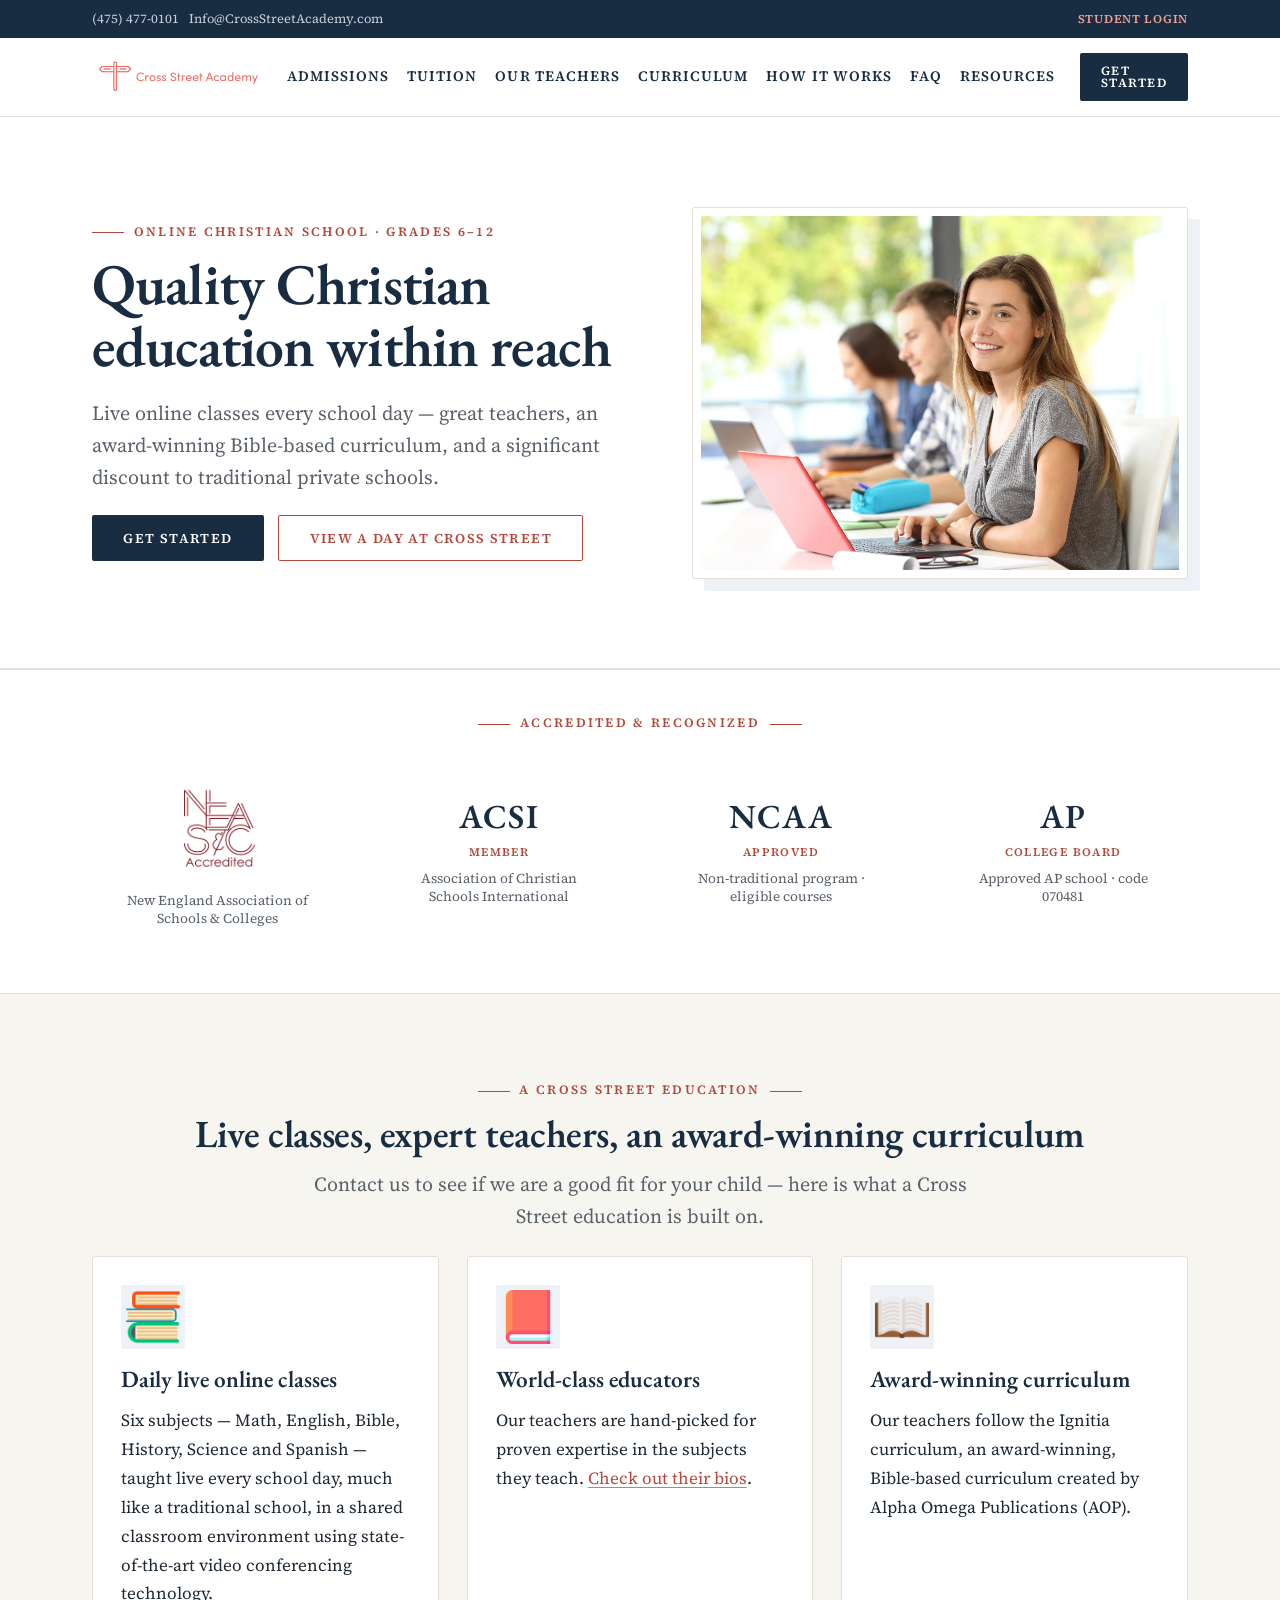
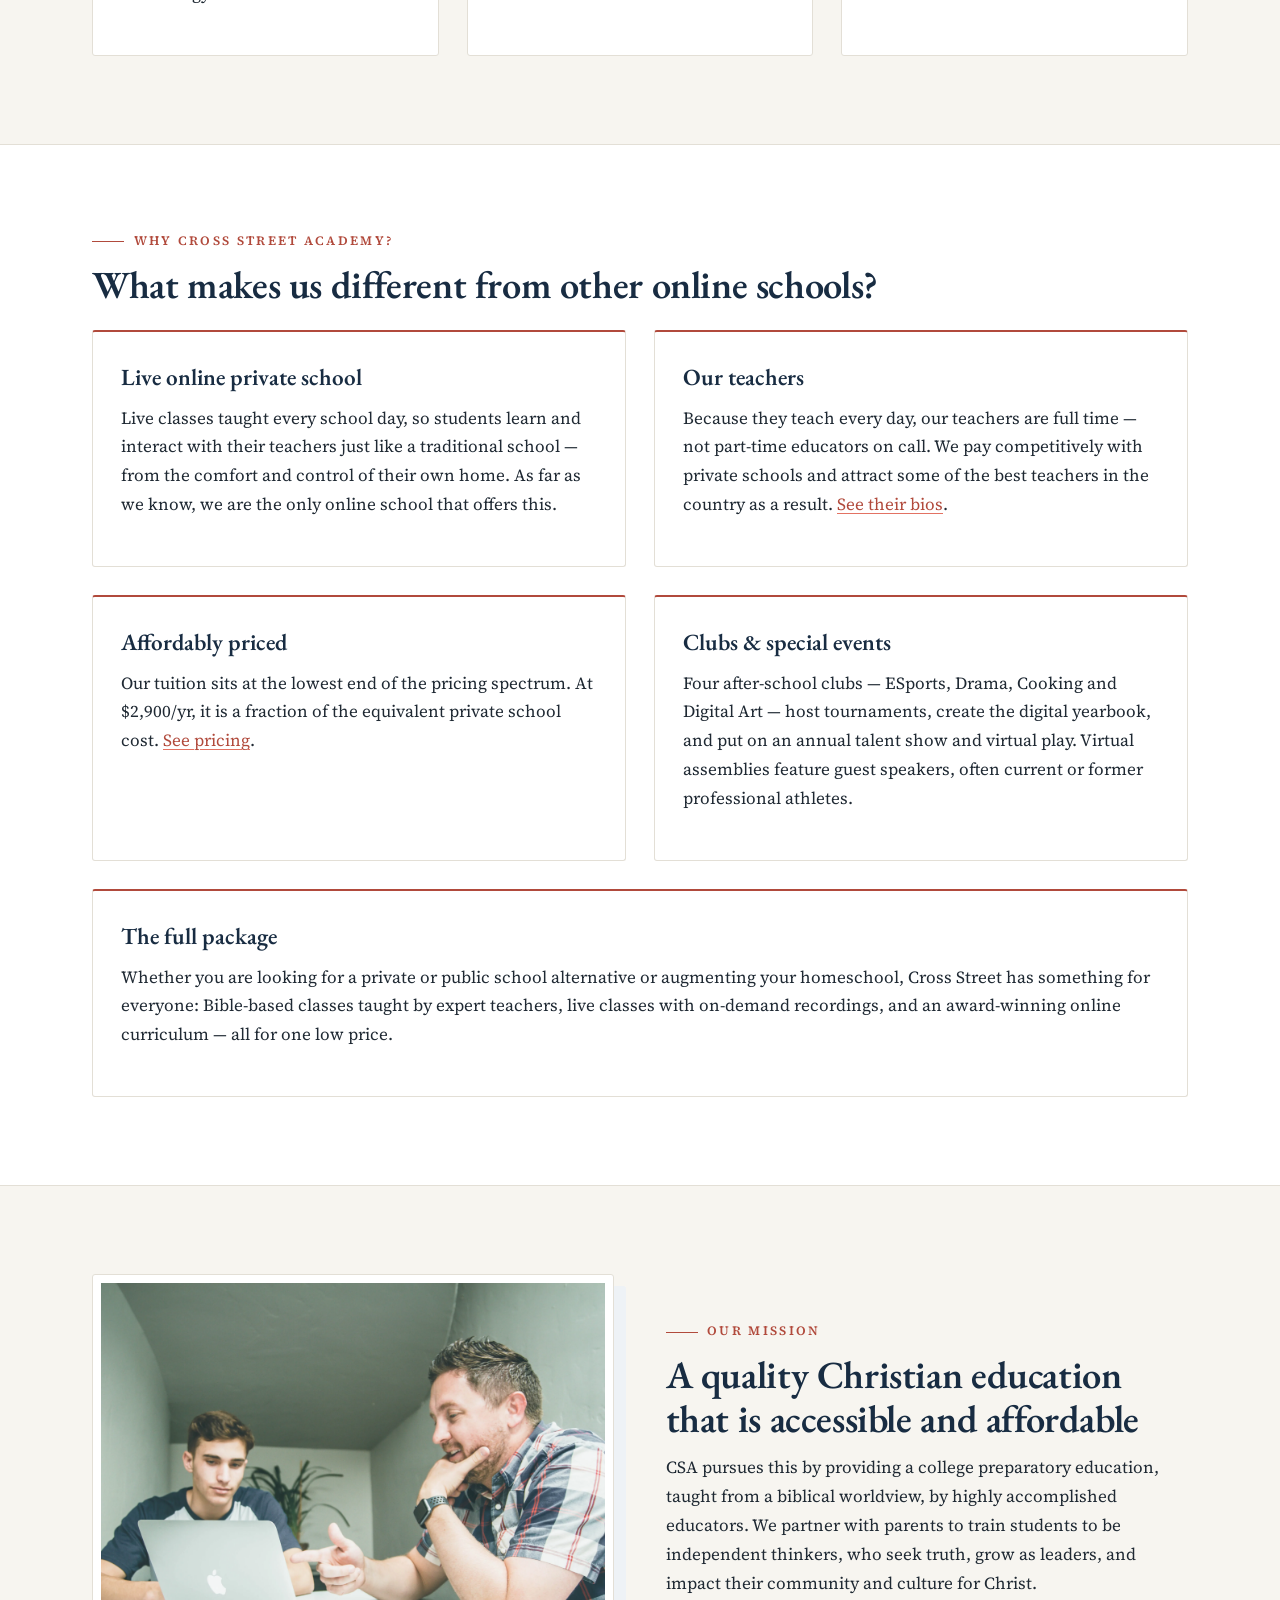
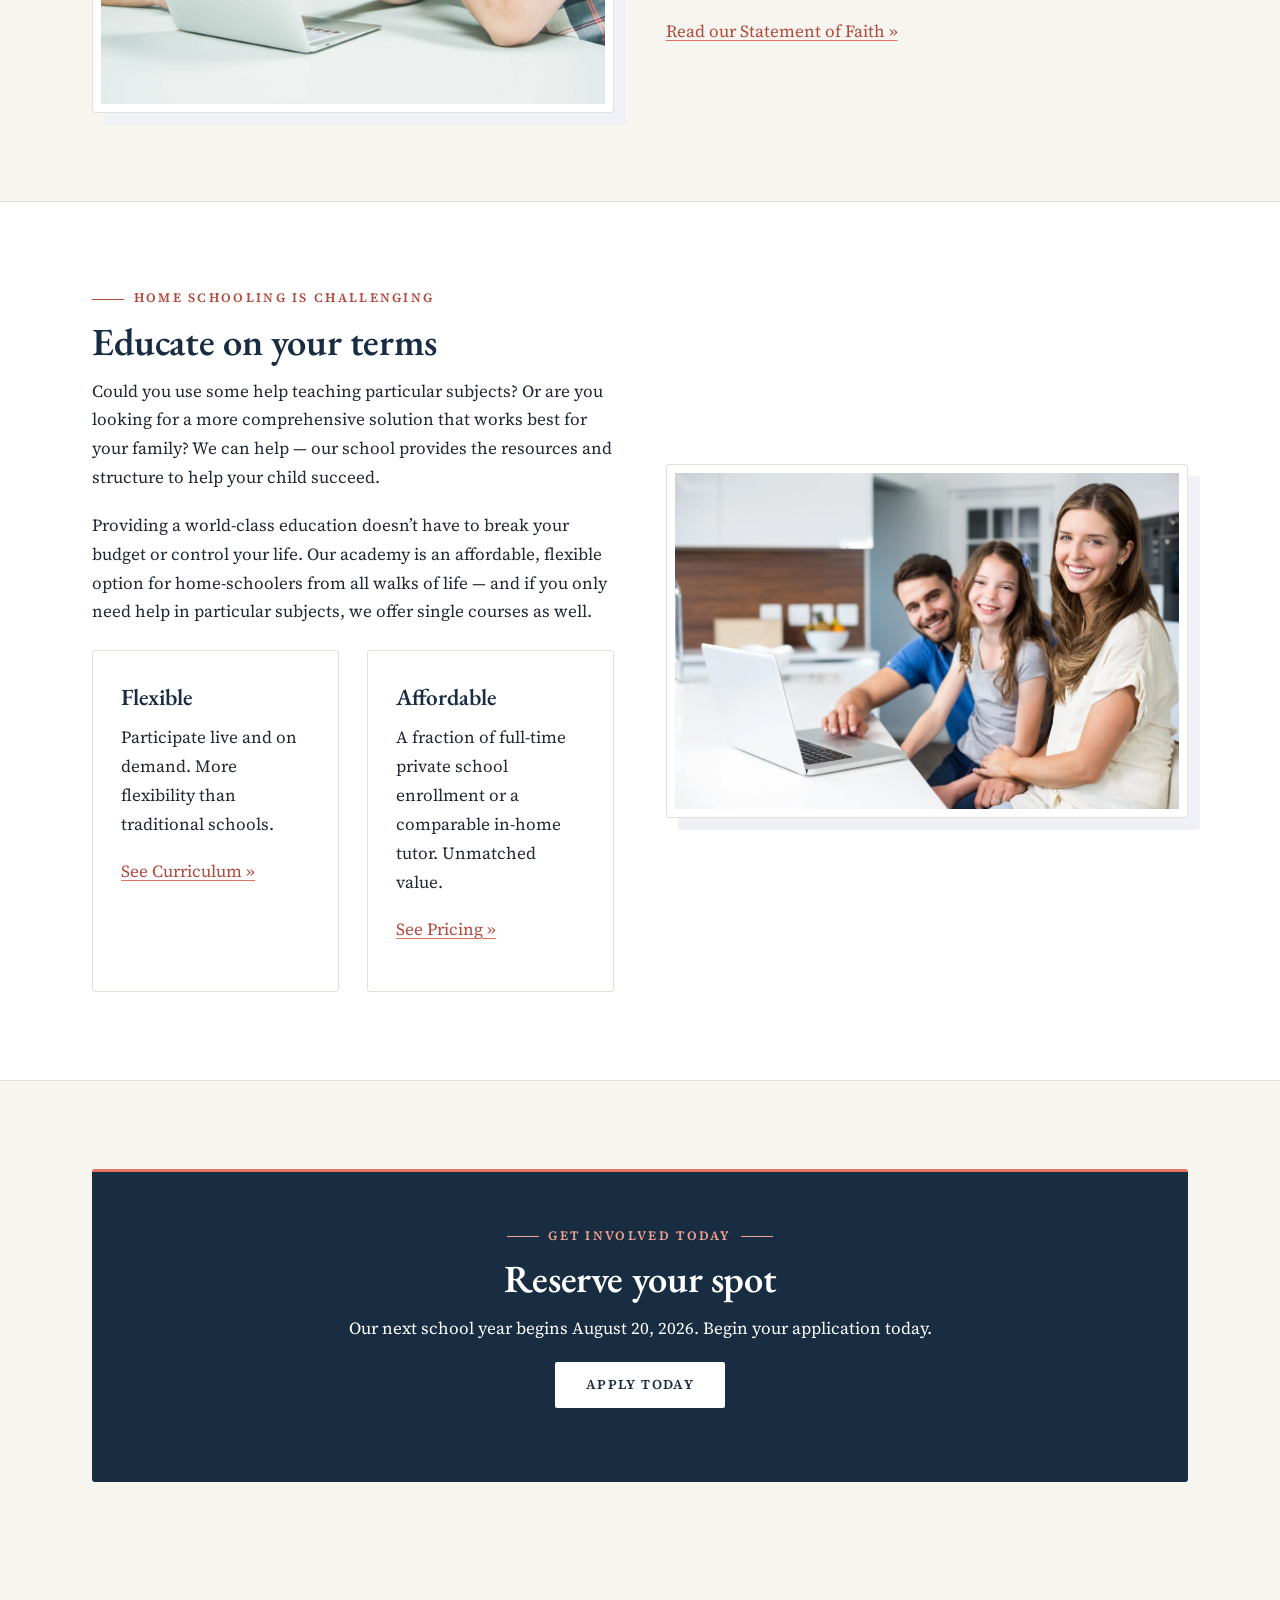
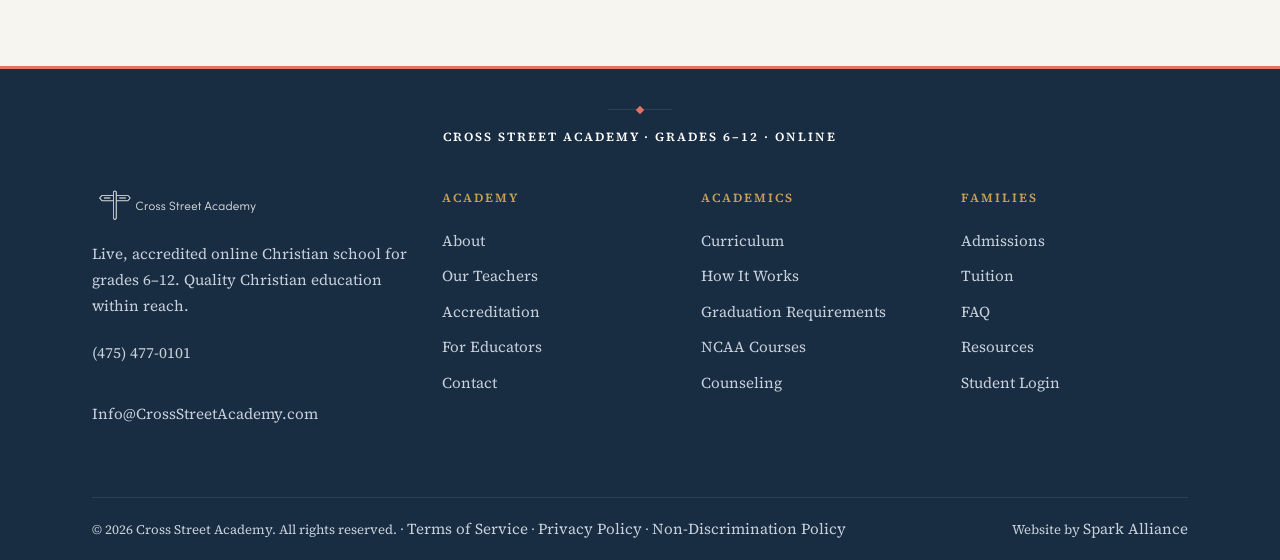
==== commit abdf7d41: "Add accreditation credential strip (NEASC seal + ACSI/NCAA/AP badges) Co-Authored-By: Claude Fable 5" ====
--- a/index.html
+++ b/index.html
@@ -52,6 +52,18 @@
    </div>
   </div>
   <img src="assets/img/home-hero.webp" alt="Student attending a live online class at Cross Street Academy from a desk at home" fetchpriority="high">
+ </div>
+</section>
+
+<section class="cred-strip" aria-label="Accreditation and approvals">
+ <div class="wrap">
+  <p class="eyebrow center">Accredited &amp; Recognized</p>
+  <div class="cred-row">
+   <a class="cred" href="accreditation.html"><img src="assets/img/neasc-accredited.png" alt="NEASC Accredited seal" width="96" height="96" loading="lazy"><span class="who">New England Association of Schools &amp; Colleges</span></a>
+   <a class="cred" href="accreditation.html"><span class="abbr">ACSI</span><span class="what">Member</span><span class="who">Association of Christian Schools International</span></a>
+   <a class="cred" href="ncaa.html"><span class="abbr">NCAA</span><span class="what">Approved</span><span class="who">Non-traditional program &middot; eligible courses</span></a>
+   <a class="cred" href="accreditation.html"><span class="abbr">AP</span><span class="what">College Board</span><span class="who">Approved AP school &middot; code 070481</span></a>
+  </div>
  </div>
 </section>
 
--- a/assets/css/style.css
+++ b/assets/css/style.css
@@ -257,6 +257,19 @@
 .field{display:block;width:100%;border:1px solid var(--line);border-radius:2px;background:var(--paper);padding:.8rem;font-family:var(--ff-body);font-weight:400;font-size:1rem;line-height:1.4;letter-spacing:0;text-transform:none;color:var(--ink);margin-top:.45rem}
 .field:focus{border-color:var(--oxford);outline:2px solid var(--coral-tint)}
 
+/* ---------- credentials ---------- */
+.cred-strip{background:var(--paper);border-top:1px solid var(--line);border-bottom:1px solid var(--line);padding-block:clamp(1.8rem,4vw,2.8rem)}
+.cred-row{display:grid;grid-template-columns:repeat(4,1fr);gap:clamp(1rem,2.5vw,2rem);margin-top:1.4rem}
+.cred{display:flex;flex-direction:column;align-items:center;justify-content:center;text-align:center;gap:.45rem;padding:1.2rem 1rem;text-decoration:none;color:var(--ink);border:1px solid transparent;border-radius:var(--radius);transition:.15s border-color}
+a.cred:hover{border-color:var(--line)}
+.cred img{width:110px;height:110px;object-fit:contain}
+.cred .abbr{font-family:var(--ff-display);font-weight:600;font-size:2.1rem;line-height:1.2;color:var(--oxford);letter-spacing:.04em}
+.cred .what{font-size:.72rem;font-weight:600;letter-spacing:.12em;text-transform:uppercase;color:var(--coral-deep)}
+.cred .who{font-size:.85rem;line-height:1.35;color:var(--muted);max-width:26ch}
+.card .cred-mark{width:88px;height:88px;object-fit:contain;margin-bottom:.9rem}
+@media (max-width:920px){.cred-row{grid-template-columns:repeat(2,1fr)}}
+@media (max-width:520px){.cred img{width:80px;height:80px}.cred .abbr{font-size:1.8rem}}
+
 /* ---------- footer ---------- */
 .site-footer{background:var(--oxford);color:var(--on-oxford-muted);margin-top:var(--sp-6);border-top:3px solid var(--coral)}
 .footer-id{padding-top:var(--sp-4);text-align:center}
